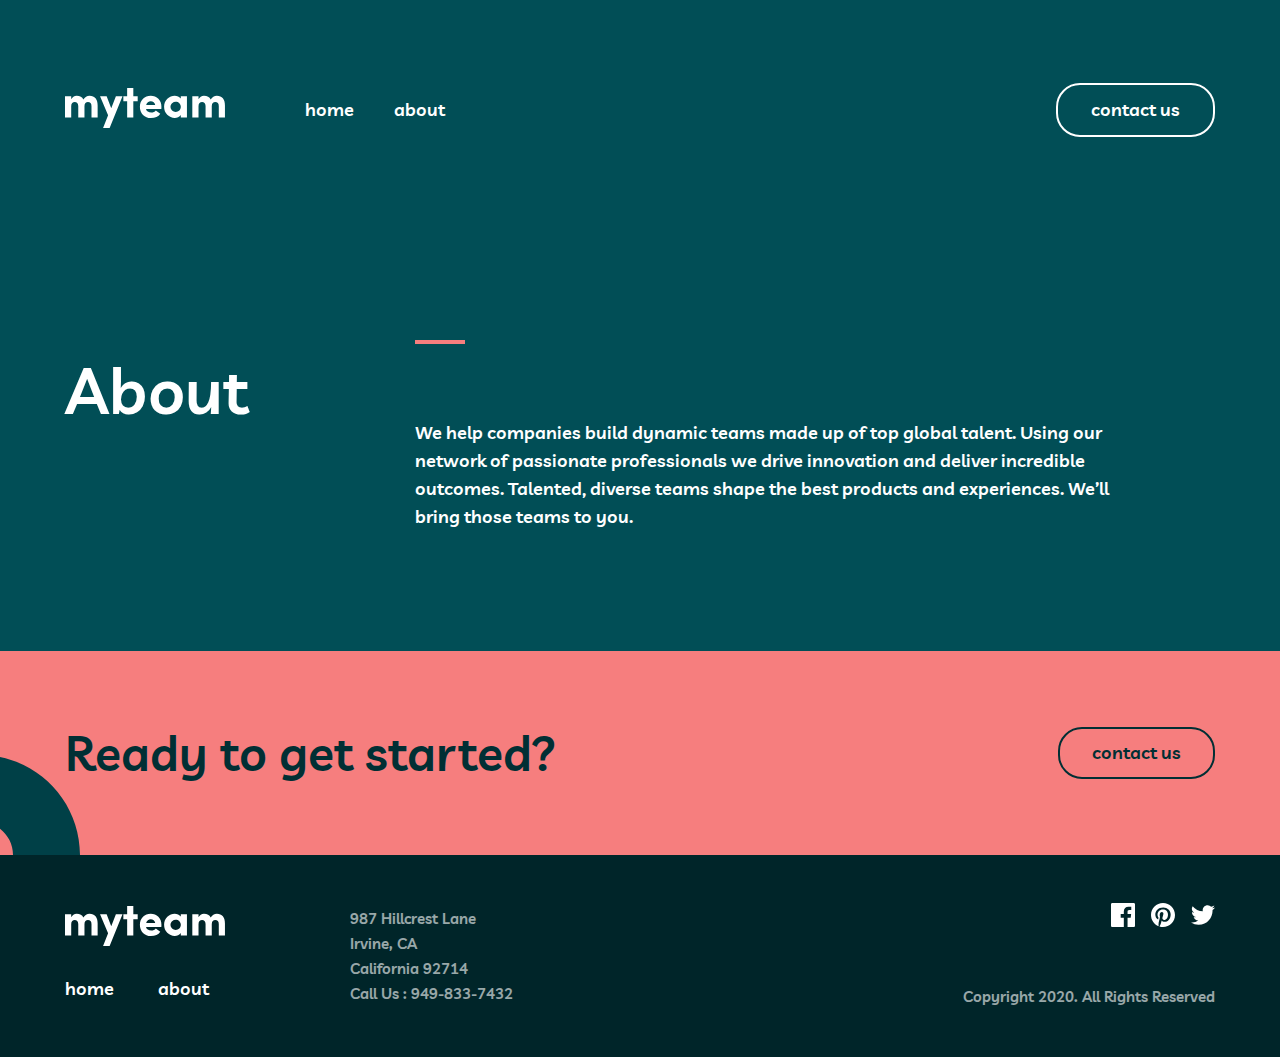
==== about.html @ cd4c83fc "Add" ====
<!DOCTYPE html>
<html lang="en">
<head>
    <meta charset="UTF-8">
    <meta http-equiv="X-UA-Compatible" content="IE=edge">
    <meta name="viewport" content="width=device-width, initial-scale=1.0">
    <title>My team</title>
    <!-- <link rel="stylesheet" href="./css/normalize.css"> -->
    <link rel="stylesheet" href="./css/main.css">
    <!-- <link rel="stylesheet" href="./css/main.min.css"> -->
</head>
<body>
    
    <header class="site-header">
        <!-- Your header code here -->
        <div class="container">
            <div class="site-header__wrapper d-flex">
                <div class="site-header__inner d-flex">
                    <a class="site-logo" href="./index.html"><img class="site-logo__img" width="160" height="40" src="./photos/myteam.svg" alt="Myteam's logo"></a>
                    
                    <!-- site navigation start -->
                    <nav class="navigation">
                        <ul class="navigation__list d-flex">
                            <li class="navigation__item">
                                <a class="navigation__link" href="#">home</a>
                            </li>
                            <li class="navigation__item">
                                <a class="navigation__link" href="#">about</a>
                            </li>
                        </ul>
                    </nav>
                </div>
                <!-- site navigation end -->
                <a class="contact-link btn" href="#">contact us</a>
            </div>
        </div>
    </header>
    <!-- Site main start -->
    
    <main class="site-main">
        
         <!-- Intro section start -->
         <section class="intro">
            <div class="container">
                <div class="intro__box">
                    <div class="intro__box left">
                        <h1 class="left__heading">
                            About
                        </h1>
                    </div>
                    <div class="intro__box right">
                        <p class="right__text">
                            We help companies build dynamic teams made up of top global talent. Using our network of passionate professionals we drive innovation and deliver incredible outcomes. Talented, diverse teams shape the best products and experiences. We’ll bring those teams to you.
                        </p>
                    </div>
                    
                </div>
              </div>
        </section>
        <!-- Intro section finish -->
        <!-- ARTICLE START -->
        <article class="site-article">
            <div class="container">
                <div class="site-article__box">
                    <h2 class="site-article__heading">
                        Ready to get started?
                    </h2>
                    <a href="#" class="site-article__link">
                        contact us
                    </a>
                </div>
            </div>
        </article>
        <!-- ARTICLE FINISH -->
    </main>
    
    <!-- Site main finish -->
    
    <!-- Site footer start -->
    
    <footer class="site-footer">
        <!-- Your footer code here -->
        <div class="container">
            <div class="site-footer__box parent-box">
                <div class="parent-box__left">
                    <div class="parent-box__child parent-box__child--left footer">
                        <img src="./photos/myteam.svg" alt="My team logo">
                        <div class="footer__box">
                            <a href="#" class="site-link">
                                home
                            </a>
                            <a href="#" class="site-link">
                                about
                            </a>
                        </div>
                    </div>
                    <p class="parent-box__text">
                        987  Hillcrest Lane <br> Irvine, CA <br> California 92714 <br> Call Us : 949-833-7432
                    </p>
                </div>
                <div class="parent-box__child parent-box__child--right footer">
                    <ul class="footer__list">
                        <li class="footer__item">
                            <a href="#" class="footer__link">
                                <svg width="24" height="24" fill="currentColor" class="svg" xmlns="http://www.w3.org/2000/svg"><path d="M22.675 0H1.325C.593 0 0 .593 0 1.325v21.351C0 23.407.593 24 1.325 24H12.82v-9.294H9.692v-3.622h3.128V8.413c0-3.1 1.893-4.788 4.659-4.788 1.325 0 2.463.099 2.795.143v3.24l-1.918.001c-1.504 0-1.795.715-1.795 1.763v2.313h3.587l-.467 3.622h-3.12V24h6.116c.73 0 1.323-.593 1.323-1.325V1.325C24 .593 23.407 0 22.675 0Z" fill=""/></svg>
                            </a>
                        </li>
                        <li class="footer__item">
                            <a href="#" class="footer__link">
                                <svg width="24" height="24" fill="currentColor" class="svg" xmlns="http://www.w3.org/2000/svg"><path d="M12 0C5.373 0 0 5.372 0 12c0 5.084 3.163 9.426 7.627 11.174-.105-.949-.2-2.405.042-3.441.218-.937 1.407-5.965 1.407-5.965s-.359-.719-.359-1.782c0-1.668.967-2.914 2.171-2.914 1.023 0 1.518.769 1.518 1.69 0 1.029-.655 2.568-.994 3.995-.283 1.194.599 2.169 1.777 2.169 2.133 0 3.772-2.249 3.772-5.495 0-2.873-2.064-4.882-5.012-4.882-3.414 0-5.418 2.561-5.418 5.207 0 1.031.397 2.138.893 2.738a.36.36 0 0 1 .083.345l-.333 1.36c-.053.22-.174.267-.402.161-1.499-.698-2.436-2.889-2.436-4.649 0-3.785 2.75-7.262 7.929-7.262 4.163 0 7.398 2.967 7.398 6.931 0 4.136-2.607 7.464-6.227 7.464-1.216 0-2.359-.631-2.75-1.378l-.748 2.853c-.271 1.043-1.002 2.35-1.492 3.146C9.57 23.812 10.763 24 12 24c6.627 0 12-5.373 12-12 0-6.628-5.373-12-12-12Z" fill=""/></svg>                            
                            </a>
                        </li>
                        <li class="footer__item">
                            <a href="#" class="footer__link">
                                <svg width="24" height="20" fill="currentColor" class="svg" xmlns="http://www.w3.org/2000/svg"><path d="M24 2.557a9.83 9.83 0 0 1-2.828.775A4.932 4.932 0 0 0 23.337.608a9.864 9.864 0 0 1-3.127 1.195A4.916 4.916 0 0 0 16.616.248c-3.179 0-5.515 2.966-4.797 6.045A13.978 13.978 0 0 1 1.671 1.149a4.93 4.93 0 0 0 1.523 6.574 4.903 4.903 0 0 1-2.229-.616c-.054 2.281 1.581 4.415 3.949 4.89a4.935 4.935 0 0 1-2.224.084 4.928 4.928 0 0 0 4.6 3.419A9.9 9.9 0 0 1 0 17.54a13.94 13.94 0 0 0 7.548 2.212c9.142 0 14.307-7.721 13.995-14.646A10.025 10.025 0 0 0 24 2.557Z" fill=""/></svg>
                            </a>
                        </li>
                    </ul>
                    <p class="footer__text">
                        Copyright 2020. All Rights Reserved
                    </p>
                </div>
            </div>
        </div>
    </footer>
    <!-- Site footer finish -->
</body>
</html>
---- css/main.css ----
/* VARIABLES */

:root {
    --main-bg-colorfff: #fff;
    --main-bg-color000: #000;
    --main-bg-color014E56: #014E56;
    --main-bg-colorf67e7e: #f67e7e;
    --main-bg-color79C8C7: #79C8C7;
    --main-bg-color2C6269: #2C6269;
    --main-bg-color012F34: #012F34;
    --main-bg-color002529: #002529;
    --main-font-size : 16px;
    --main-font-weight: 600;
    /* --main-line-height : 1.5; */
  /* :root{
      --main-bg-colorfff : #fff;
      --main-bg-color000:#000;
      --main-bg-color014E56 : #014E56;
      --main-bg-colorf67e7e : #f67e7e;
      --main-bg-color79C8C7 : #79C8C7;
      --main-bg-color2C6269 : #2C6269;
      --main-bg-color012F34 : #012F34;
      --main-bg-color002529 : #002529;
      --main-font-weight : 600;
      /* --main-line-height : 1.5; */
  } */
  
  /* GENERAL */
  
  *,
  *::before,
  *::after {
    box-sizing: inherit;
  }
  
  
  html {
    height: 100%;
    box-sizing: border-box;
  }
  
  ul {
    margin: 0;
    padding-left: 0;
    list-style: none;
  }
  
  a {
    text-decoration: none;
  }
  
  img {
    display: block;
    height: auto;
  }
  
  body {
    display: flex;
    flex-direction: column;
    height: 100%;
    margin: 0;
    padding: 0;
    font-family: "Livvic", "Arial", sans-serif;
    /* font-size: 16px; */
    font-weight: 500;
    /* line-height: var(--main-line-height); */}
  html{
      height: 100%;
      box-sizing: border-box;
  }
  
  img{
      display: block;
      height: auto;
  }
  
  body{
      display: flex;
      flex-direction: column;
      height: 100%;
      margin: 0;
      padding: 0;
      font-family: "Livvic", "Arial", sans-serif;
      font-size: 15px;
      font-weight: 600;
      overflow-x: hidden;
      /* line-height: var(--main-line-height); */
  }
  p{
      margin: 0;
  }
  ul{
      margin: 0;
      padding: 0;
      list-style: none;
  }
  a{
      text-decoration: none;
  }
  li{
      margin: 0;
      padding: 0;
  }
  img{
      display: inline-block;
  }
  image{
      display: inline-block;
  
  }
  
  /* default button styling */
  .btn {
    padding: 11px 33px;
    font-weight: 600;
    font-size: 18px;
    line-height: 28px;
    text-align: center;
    background-color: none;
    border-radius: 24px;
  }
  /* a custom class for texts with red color */
  
  .text-danger {
    color: var(--main-bg-colorf67e7e);
  }
  
  /* a custom class for display:flex */
  
  .d-flex {
    display: flex;
  }
  
  /* VISUALLY-HIDDEN */
  
  .visually-hidden {
      position: absolute;
      width: 1px;
      height: 1px;
      margin: -1px;
      padding: 0;
      border: 0;
      white-space: nowrap;
      clip-path: inset(100%);
      clip: rect(0 0 0 0);
      overflow: hidden;
  }
  
  /* CONTAINER */
  
  .container {
    max-width: 1150px;
    margin-right: auto;
    margin-left: auto;
    padding-right: 20px;
    padding-left: 20px;
  }
  /* STICKY-FOOTER */
  
  .site-main {
    flex-grow: 1;
  }
  
  /* livvic-600 - latin */
  @font-face {
    font-family: "Livvic";
    font-style: normal;
    font-weight: 600;
    src:
      url("../fonts/livvic-v13-latin-600.woff2") format("woff2"),
      /* Chrome 26+, Opera 23+, Firefox 39+ */
      url("../fonts/livvic-v13-latin-600.woff") format("woff");
    /* Chrome 6+, Firefox 3.6+, IE 9+, Safari 5.1+ */
  }
  
  /* livvic-700 - latin */
  @font-face {
    font-family: "Livvic";
    font-style: normal;
    font-weight: 700;
    src:
      url("../fonts/livvic-v13-latin-700.woff2") format("woff2"),
      /* Chrome 26+, Opera 23+, Firefox 39+ */
      url("../fonts/livvic-v13-latin-700.woff") format("woff");
    /* Chrome 6+, Firefox 3.6+, IE 9+, Safari 5.1+ */
  }
  
  /*******************************
      HEADER START
  ********************************/
  
  .site-header {
    padding: 83px 0;
    background-color: var(--main-bg-color014E56);
  }
  
  .site-header__wrapper {
    justify-content: space-between;
    align-items: center;
  }
  
  .site-header__inner {
    align-items: center;
    gap: 80px;
  }
  
  .navigation__list {
    gap: 40px;
  }
  
  .navigation__link {
    font-weight: 600;
    font-size: 18px;
    line-height: 28px;
    color: var(--main-bg-colorfff);
  }
  .navigation__link:hover{
    color: #F67E7E;
  }
  .site-header .contact-link {
    color: var(--main-bg-colorfff);
    border: 2px solid var(--main-bg-colorfff);
  }
  .site-header .contact-link:hover{
    background-color: #FFFFFF;
    border: 2px solid #FFFFFF;
    border-radius: 24px;
        color: #002529;
      
  }
  .site-header .contact-link:active {
    background-color: var(--main-bg-colorfff);
    color: var(--main-bg-color000);
  }
  
  /*******************************
      SITE HERO START
  ********************************/
  
  .hero {
    position: relative;
    padding-top: 53px;
    padding-bottom: 250px;
    background-color: var(--main-bg-color014E56);
  }
  
  .hero::before {
    content: "";
    position: absolute;
    left: calc(50% - 760px);
    width: 200px;
    height: 200px;
    background-image: url("../photos/top-lef-curcle.svg");
    background-size: contain;
    background-repeat: no-repeat;
  }
  
  .hero::after {
    content: "";
    position: absolute;
    top: 80.9%;
    left: calc(50% + 250px);
    bottom: 0;
    width: 358px;
    height: 200px;
    background-image: url("../photos/top-curcle.svg");
    background-size: contain;
    background-repeat: no-repeat;
  }
  
  .hero__wrapper {
    align-items: center;
    gap: 30px;
  }
  
  .hero__title {
    margin: 0;
    font-weight: 700;
    font-size: 100px;
    line-height: 100px;
    color: var(--main-bg-colorfff);
  }
  
  .hero__outer {
    position: relative;
    width: min(445px, 50%);
    padding-top: 79px;
  }
  
  .hero__outer::before {
    content: "";
    position: absolute;
    top: 0;
    width: 50px;
    height: 4px;
    background-color: var(--main-bg-color79C8C7);
  }
  
  .hero__text {
    margin: 0;
    font-weight: 600;
    font-size: 18px;
    line-height: 28px;
    color: #FFFFFF;
  }
  
  /*******************************
      STORIES START
  ********************************/
  
  .stories {
    position: relative;
    background-color: var(--main-bg-color014E56);
    padding: 140px 0;
  }
  
  .stories::before {
    content: "";
    position: absolute;
    top: 0;
    left: calc(50% - 760px);
    width: 100px;
    height: 100px;
    background-image: url("../photos/kvd.svg");
  }
  
  .stories::after {
    content: "";
    position: absolute;
    top: 81%;
    left: calc(50% + 600px);
    bottom: 0px;
    width: 200px;
    height: 200px;
    background-image: url("../photos/bottom-curcle.svg");
    background-repeat: no-repeat;
  }
  
  .stories__title {
    margin-top: 0;
    margin-bottom: 92px;
    font-weight: 700;
    font-size: 48px;
    line-height: 48px;
    text-align: center;
    color: var(--main-bg-colorfff);
  }
  
  .stories__list {
    display: flex;
    gap: 30px;
  }
  
  .stories__item {
    position: relative;
    padding-bottom: 94px;
  
  }
  
  .stories__item::before {
    content: "";
    position: absolute;
    top: -10%;
    left: 50%;
    transform: translateX(-50%);
    width: 67px;
    height: 56px;
    background-image: url("../photos/“.svg");
    background-size: contain;
    background-repeat: no-repeat;
    -webkit-transform: translateX(-50%);
    -moz-transform: translateX(-50%);
    -ms-transform: translateX(-50%);
    -o-transform: translateX(-50%);
  }
  
  .stories__item::after{
    content: "";
    position: absolute;
    bottom: 0;
    left: 50%;
    transform: translate(-50%);
    width: 62px;
    height: 62px;
    border-radius: 50%;
    -webkit-border-radius: 50%;
    -moz-border-radius: 50%;
    -ms-border-radius: 50%;
    -o-border-radius: 50%;
    background-repeat: no-repeat;
    background-size: contain;
    -webkit-transform: translate(-50%);
    -moz-transform: translate(-50%);
    -ms-transform: translate(-50%);
    -o-transform: translate(-50%);
  }
  
  .stories__item:nth-child(1)::after{
    background-image: url("../photos/red-girl.png");
  }
  
  .stories__item:nth-child(2)::after{
    background-image: url("../photos/white-girl.png");
  }
  
  .stories__item:nth-child(3)::after{
    background-image: url("../photos/man.png");
  }
  
  
  .stories__quote {
    position: relative;
    margin: 0;
    z-index: 1;
    text-align: center;
  }
  
  .stories__text {
    z-index: 2;
    margin: 0;
    margin-bottom: 24px;
    font-weight: 600;
    font-size: 15px;
    line-height: 25px;
    text-align: center;
    color: var(--main-bg-colorfff);
  }
  
  .stories__author {
    margin-top: 0;
    margin-bottom: 2px;
    font-weight: 700;
    font-size: 18px;
    line-height: 28px;
    color: var(--main-bg-color79C8C7);
    text-align: center;
  }
  
  .stories__desc {
    margin-bottom: 32px;
    font-size: 13px;
    line-height: 18px;
    text-align: center;
    color: var(--main-bg-colorfff);
      font-family: "Livvic";
      font-style: normal;
      font-weight: 600;
      src: 
      url("../fonts/livvic-v13-latin-600.woff2") format("woff2"), /* Chrome 26+, Opera 23+, Firefox 39+ */
      url("../fonts/livvic-v13-latin-600.woff") format("woff"); /* Chrome 6+, Firefox 3.6+, IE 9+, Safari 5.1+ */
  }
  /* livvic-700 - latin */
  @font-face {
      font-family: "Livvic";
      font-style: normal;
      font-weight: 700;
      src:
      url("../fonts/livvic-v13-latin-700.woff2") format("woff2"), /* Chrome 26+, Opera 23+, Firefox 39+ */
      url("../fonts/livvic-v13-latin-700.woff") format("woff"); /* Chrome 6+, Firefox 3.6+, IE 9+, Safari 5.1+ */
  }
  /* .site-header {
  }
  .site-main {
  }
  .hero {
  }
  .site-footer {
      
  } */
  .build {
      padding: 140px 0;
      background-color: var(--main-bg-color012F34);
  }
  .border{
      margin-bottom: 54px;
      display: block;
      width: 50px;
      height: 4px;
      background: var(--main-bg-colorf67e7e);
  }
  .build__parent{
      display: flex;
      justify-content: space-between;
  }
  .build__left {
      width: 445px;
  }
  .build__heading {
      margin: 0;
      font-weight: var(--main-font-weight);
      font-size: 48px;
      line-height: 48px;
      color: var(--main-bg-colorfff);
  }
  .build__list{
      position: relative;
  }
  .build__list::after {
      position: absolute;
      top: calc(50% + 69px);
      left: calc(50% + 374.9px);
      content: "";
      display: inline-block;
      width: 200px;
      height: 244px;
      background-repeat: no-repeat;
      background-image: url("../photos/build-img.svg");
  }
  .build__item {
      display: flex;
      width: 540px;
      margin-bottom: 32px;
      justify-content: space-between;
  }
  .build__item::before {
      display: inline-block;
      content: "";
      width: 72px;
      height: 72px;
      background-size: cover;
      background-repeat: no-repeat;
      
  }
  .build__item--Experienced::before{
      background-image: url("../photos/curcle-boy.svg");
  }
  .build__item--Easy::before{
      background-image: url("../photos/curcle-mech.svg");
  }
  .build__item--Enhanced{
      margin-bottom: 0;
  }
  .build__item--Enhanced::before{
      background-image: url("../photos/curcle-target.svg");
  }
  /* .item {
  } */
  .item__box{
      width: 445px;
  }
  .item__heading {
      margin: 0;
      margin-bottom: 16px;
      font-weight: var(--main-font-weight);
      font-size: 18px;
      line-height: 28px;
      color: var(--main-bg-colorf67e7e);
  }
  .item__text {
      margin: 0;
      line-height: 25px;
      color: var(--main-bg-colorfff);
      mix-blend-mode: normal;
      opacity: 0.8;
  }
  .site-article {
      padding: 76px 0;
      background-color: var(--main-bg-colorf67e7e);
  }
  .site-article__box {
      position: relative;
      display: flex;
      align-items: center;
      justify-content: space-between;
  }
  .site-article__box::after{
      position: absolute;
      top: calc(50% - 42px);
      left: calc(50% - 760px);
      display: inline-block;
      content: "";
      width: 200px;
      height: 144px;
      background-repeat: no-repeat;
      background-image: url("../photos/bottom-curcle.svg");
  }
  .site-article__heading {
      margin: 0;
      font-weight: var(--main-font-weight);
      font-size: 48px;
      line-height: 48px;
      color: var(--main-bg-color012F34);
  }
  .site-article__link {
      display: inline-block;
      padding: 10px 32px;
      border: 2px solid #012F34;
      border-radius: 24px;
      font-size: 18px;
      line-height: 28px;
      color: var(--main-bg-color012F34);
  }
  .site-article__link:hover{
      background: #012F34;
      border: 2px solid #012F34;
      border-radius: 24px;
      color: var(--main-bg-colorfff);
  }
  .site-footer {
      padding: 48px 0;
      background-color: var(--main-bg-color002529);
  }
  .site-footer__box {
      display: flex;
      align-items: center;
      justify-content: space-between;
  }
  .parent-box {
      display: flex;
  }
  .parent-box__left {
      display: flex;
      width: 449px;
  }
  /* .parent-box__child {
  } */
  .parent-box__child--left {
      margin-right: 125px;
  }
  /* .footer {
  } */
  .footer__box {
      margin-top: 25px;
  }
  .site-link {
      margin-right: 40px;
      font-size: 18px;
      line-height: 28px;
      color: var(--main-bg-colorfff);
  }
  .site-link:nth-child(2) {
      margin-right: 0px;
  }
  .site-link:hover{
    color: #F67E7E;
  }
  .parent-box__text {
      font-size: 15px;
      line-height: 25px;
      color: var(--main-bg-colorfff);
      mix-blend-mode: normal;
      opacity: 0.6;
  }
  /* .parent-box__child--right {
  } */
  .footer__list {
      margin-bottom: 53px;
      display: flex;
      align-items: center;
      justify-content: end;
  }
  .footer__item {
      margin-left: 16px;
  }
  .footer__item:nth-child(1){
      margin-left: 0;
  }
  /* .footer__link {
  }
  .footer__logo {
  } */
  .footer__text {
      font-size: 15px;
      line-height: 25px;
      text-align: right;
      color: var(--main-bg-colorfff);
      mix-blend-mode: normal;
      opacity: 0.6;
  }
  .svg{
      color: var(--main-bg-colorfff);
  }
  .svg:hover{
      color: #f67e7e;
  }



/* ABOUT-PAGE INTRO-SECTION */

.intro {
  position: relative;
  padding: 120px 0;
  justify-content: space-between;
  background: var(--main-bg-color014E56);
}
.intro::after{
  content: "";
  position: absolute;
  left: calc(50% + 660px);
  bottom: 0;
  width: 100px;
  height: 200px;
  background-image: url("../photos/curcle-half.svg");
  background-size: contain;
  background-repeat: no-repeat;
}
.intro__box {
  display: flex;
}
.left {
  width: 350px;
}
.left__heading {
margin: 0;
font-weight: var(--main-font-weight);
font-size: 64px;
line-height: 100px;
color: var(--main-bg-colorfff);
}
.right {
  position: relative;
  width: 730px;
  padding-top: 79px;
}
.right::before{
  content: "";
  position: absolute;
  top: 0;
  width: 50px;
  height: 4px;
  background-color: var(--main-bg-colorf67e7e)
}
.right__minibox {
  display: block;
  margin-bottom: 40px;
  width: 50px;
  height: 4px;
  background: #F67E7E;
}
.right__text {
  font-size: 18px;
  line-height: 28px;
  color: var(--main-bg-colorfff);
}
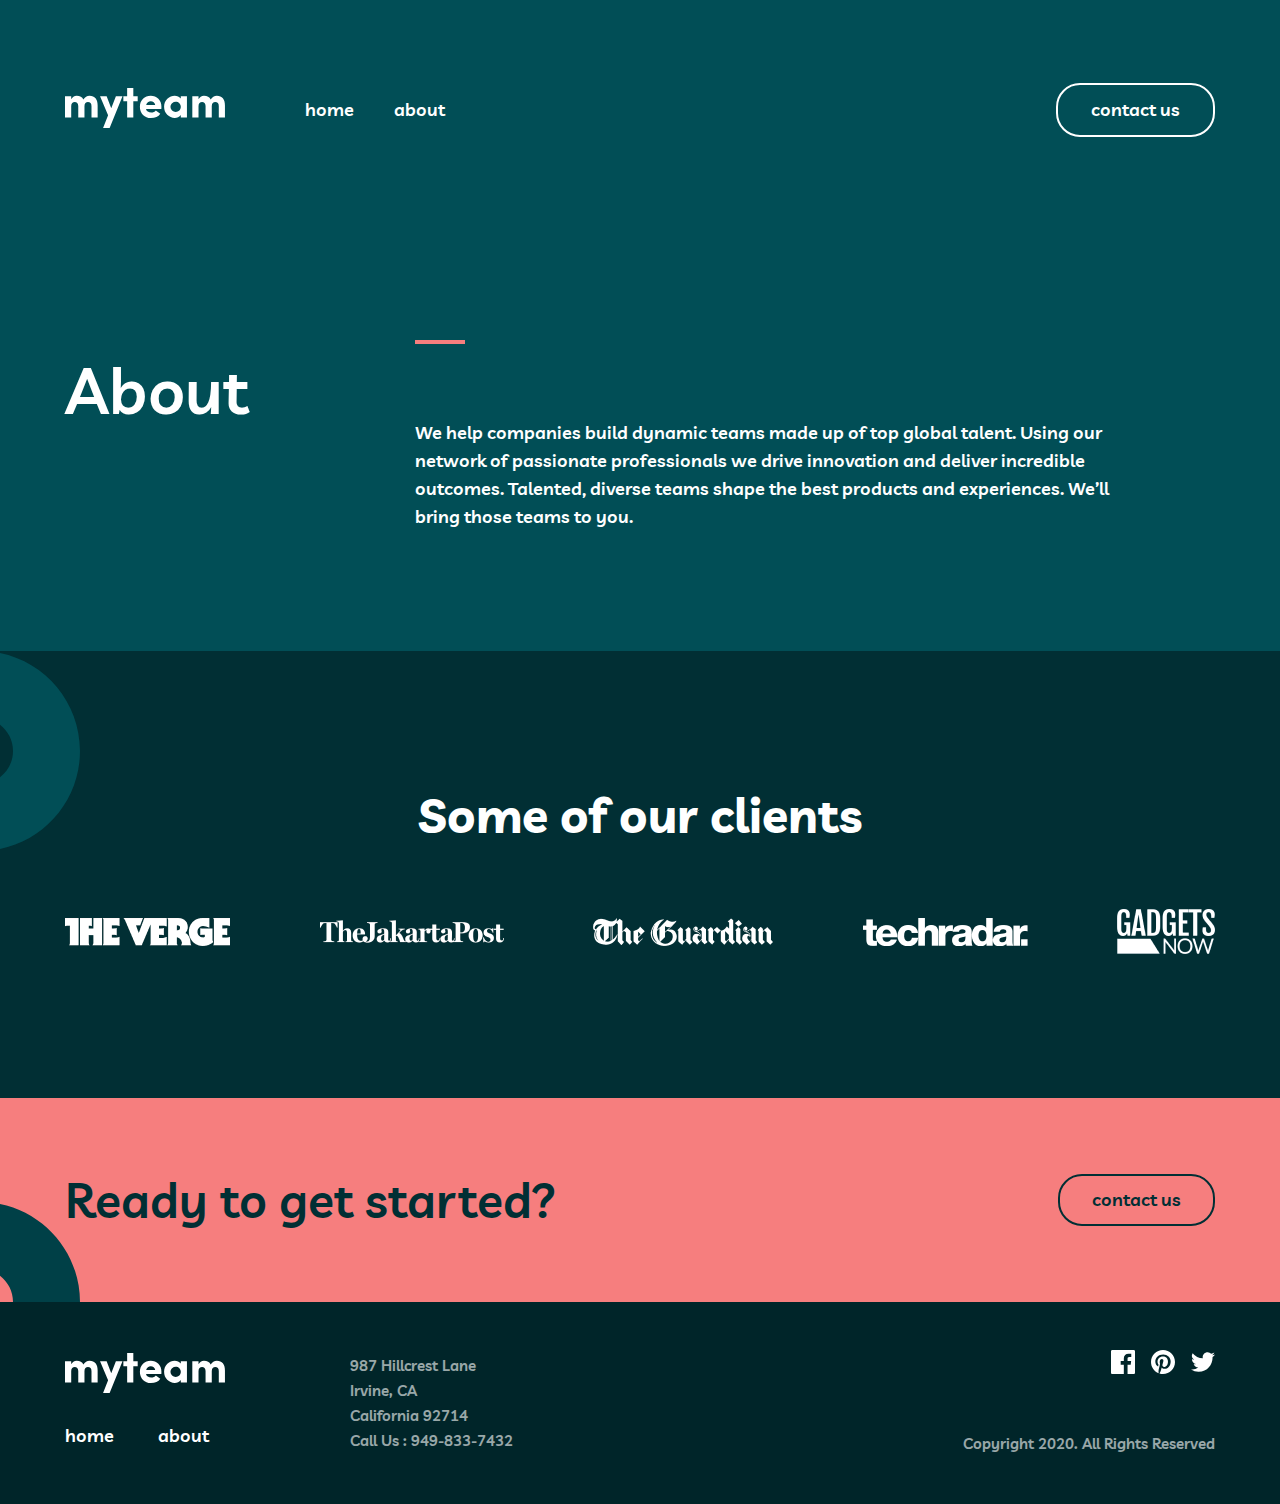
==== commit 047acf12: "Add" ====
--- a/about.html
+++ b/about.html
@@ -58,6 +58,42 @@
               </div>
         </section>
         <!-- Intro section finish -->
+        <section class="clients">
+            <div class="container">
+                <div class="clients__box">
+                    <h2 class="clients__heading">
+                        Some of our clients
+                    </h2>
+                    <ul class="clients__list">
+                        <li class="clients__item">
+                            <a href="#" class="clients__link">
+                                <img src="./photos/verge.png" alt="Verge logo" srcset="./photos/verge.png 1x, ./photos/verge@2x.png 2x">
+                            </a>
+                        </li>
+                        <li class="clients__item">
+                            <a href="#" class="clients__link">
+                                <img src="./photos/jakarta.png" alt="Verge logo" srcset="./photos/jakarta.png 1x, ./photos/jakarta@2x.png 2x">
+                            </a>
+                        </li>
+                        <li class="clients__item">
+                            <a href="#" class="clients__link">
+                                <img src="./photos/Object.png" alt="Verge logo" srcset="./photos/Object.png 1x, ./photos/Object@2x.png 2x">
+                            </a>
+                        </li>
+                        <li class="clients__item">
+                            <a href="#" class="clients__link">
+                                <img src="./photos/techradar.png" alt="Verge logo" srcset="./photos/techradar.png 1x, ./photos/techradar@2x.png 2x">
+                            </a>
+                        </li>
+                        <li class="clients__item">
+                            <a href="#" class="clients__link">
+                                <img src="./photos/gadgets-now.png" alt="Verge logo" srcset="./photos/gadgets-now.png 1x, ./photos/gadgets-now@2x.png 2x">
+                            </a>
+                        </li>
+                    </ul>
+                </div>
+            </div>
+        </section>
         <!-- ARTICLE START -->
         <article class="site-article">
             <div class="container">
--- a/css/main.css
+++ b/css/main.css
@@ -108,7 +108,9 @@
       display: inline-block;
   
   }
-  
+  svg{
+    display: inline-block;
+  }
   /* default button styling */
   .btn {
     padding: 11px 33px;
@@ -732,4 +734,43 @@
   font-size: 18px;
   line-height: 28px;
   color: var(--main-bg-colorfff);
+}
+
+/* START CLIENTS SECTION */
+
+.clients {
+  position: relative;
+  padding: 140px 0;
+  background-color: var(--main-bg-color012F34);
+}
+.clients::before{
+  position: absolute;
+  top: 0;
+  left: calc(50% - 760px);
+  display: inline-block;
+  content: "";
+  width: 200px;
+  height: 200px;
+  background-repeat: no-repeat;
+  background-image: url("../photos/curcle.svg");
+}
+.clients__box {
+}
+.clients__heading {
+margin: 0;
+margin-bottom: 70px;
+font-weight: 700;
+font-size: 48px;
+line-height: 48px;
+text-align: center;
+color: var(--main-bg-colorfff);
+}
+.clients__list {
+  display: flex;
+  align-items: center;
+  justify-content: space-between;
+}
+.clients__item {
+}
+.clients__link {
 }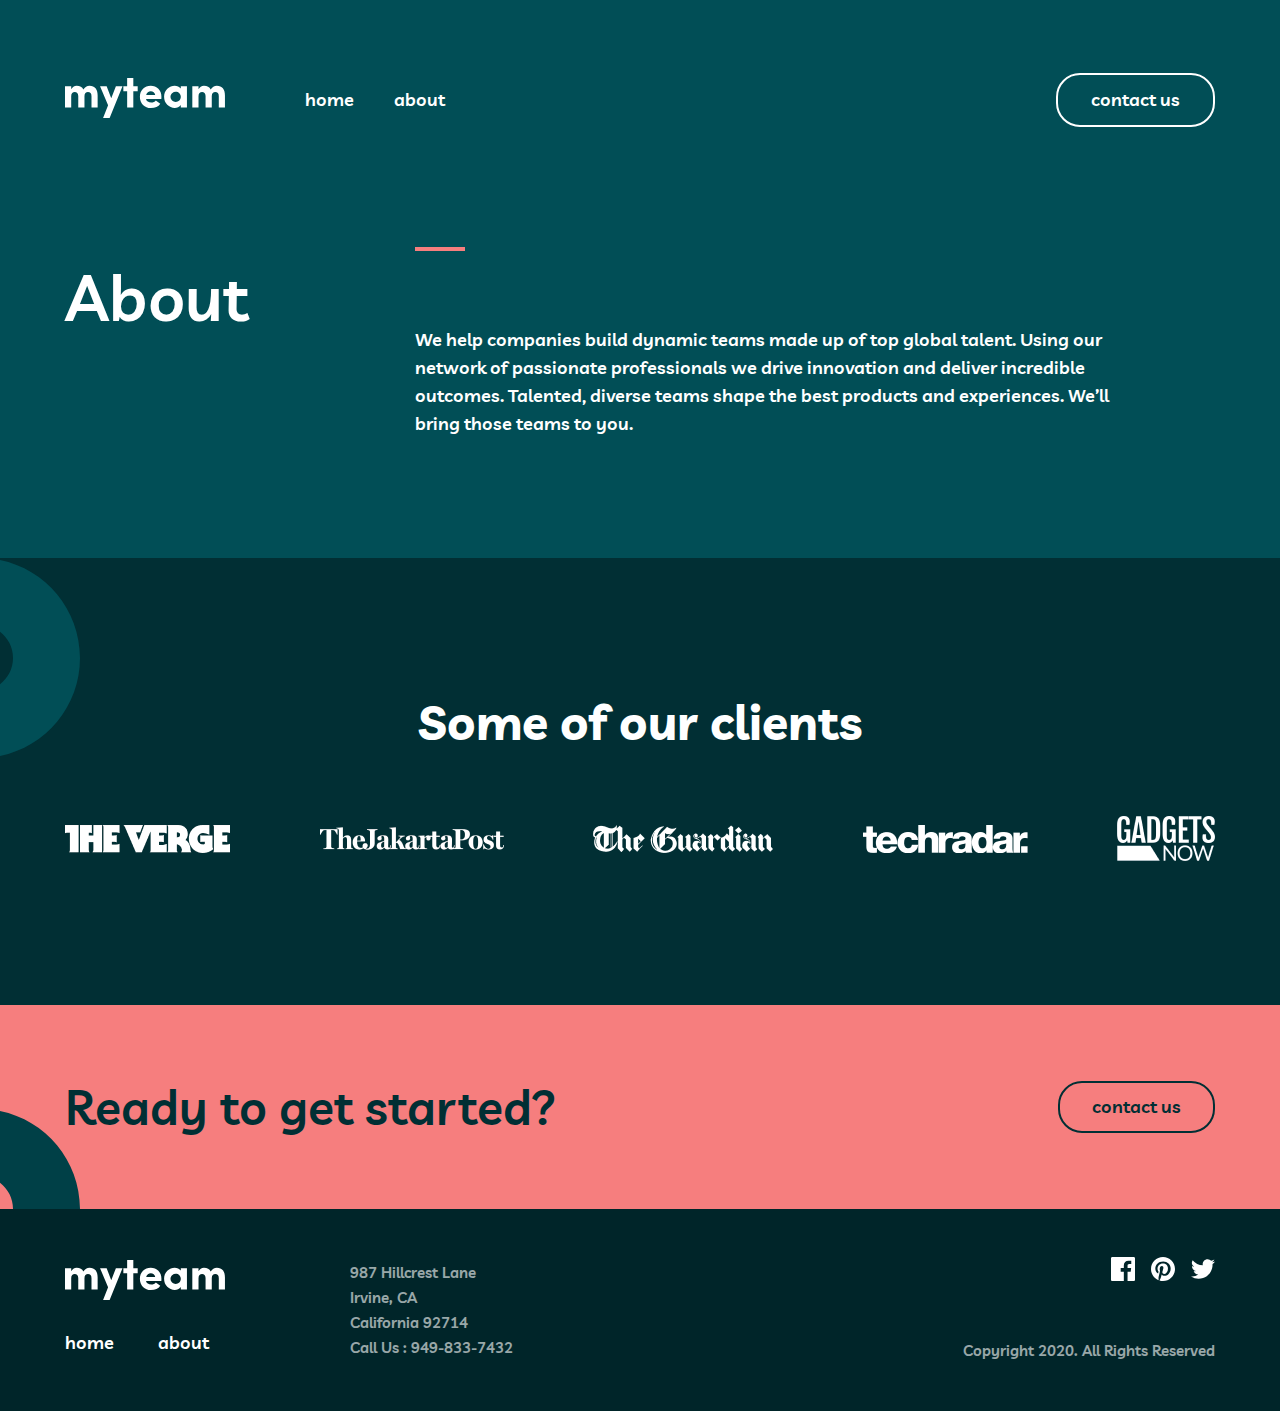
==== commit 21511d2d: "Add contact page" ====
--- a/about.html
+++ b/about.html
@@ -22,10 +22,10 @@
                     <nav class="navigation">
                         <ul class="navigation__list d-flex">
                             <li class="navigation__item">
-                                <a class="navigation__link" href="#">home</a>
+                                <a class="navigation__link" href="./index.html">home</a>
                             </li>
                             <li class="navigation__item">
-                                <a class="navigation__link" href="#">about</a>
+                                <a class="navigation__link" id="2" href="./about.html">about</a>
                             </li>
                         </ul>
                     </nav>
@@ -35,11 +35,13 @@
             </div>
         </div>
     </header>
+
     <!-- Site main start -->
     
     <main class="site-main">
         
-         <!-- Intro section start -->
+        <!-- Intro section start -->
+
          <section class="intro">
             <div class="container">
                 <div class="intro__box">
@@ -57,7 +59,19 @@
                 </div>
               </div>
         </section>
+
         <!-- Intro section finish -->
+
+
+        <!-- FOUNDERS SECTION START -->
+
+
+
+        <!-- FOUNDERS SECTION FINISH -->
+
+
+        <!-- Clients section start -->
+
         <section class="clients">
             <div class="container">
                 <div class="clients__box">
@@ -94,7 +108,11 @@
                 </div>
             </div>
         </section>
+
+        <!-- Clients section finish -->
+
         <!-- ARTICLE START -->
+
         <article class="site-article">
             <div class="container">
                 <div class="site-article__box">
@@ -107,7 +125,9 @@
                 </div>
             </div>
         </article>
+
         <!-- ARTICLE FINISH -->
+
     </main>
     
     <!-- Site main finish -->
@@ -122,10 +142,10 @@
                     <div class="parent-box__child parent-box__child--left footer">
                         <img src="./photos/myteam.svg" alt="My team logo">
                         <div class="footer__box">
-                            <a href="#" class="site-link">
+                            <a href="./index.html" class="site-link">
                                 home
                             </a>
-                            <a href="#" class="site-link">
+                            <a href="#" id="2" class="site-link">
                                 about
                             </a>
                         </div>
--- a/css/main.css
+++ b/css/main.css
@@ -67,6 +67,7 @@
   html{
       height: 100%;
       box-sizing: border-box;
+      scroll-behavior: smooth;
   }
   
   img{
@@ -192,7 +193,7 @@
   ********************************/
   
   .site-header {
-    padding: 83px 0;
+    padding: 73px 0;
     background-color: var(--main-bg-color014E56);
   }
   
@@ -682,7 +683,7 @@
 
 .intro {
   position: relative;
-  padding: 120px 0;
+  padding: 47px 0 120px 0;
   justify-content: space-between;
   background: var(--main-bg-color014E56);
 }
@@ -754,8 +755,6 @@
   background-repeat: no-repeat;
   background-image: url("../photos/curcle.svg");
 }
-.clients__box {
-}
 .clients__heading {
 margin: 0;
 margin-bottom: 70px;
@@ -770,7 +769,7 @@
   align-items: center;
   justify-content: space-between;
 }
-.clients__item {
+/* .clients__item {
 }
 .clients__link {
-}+} */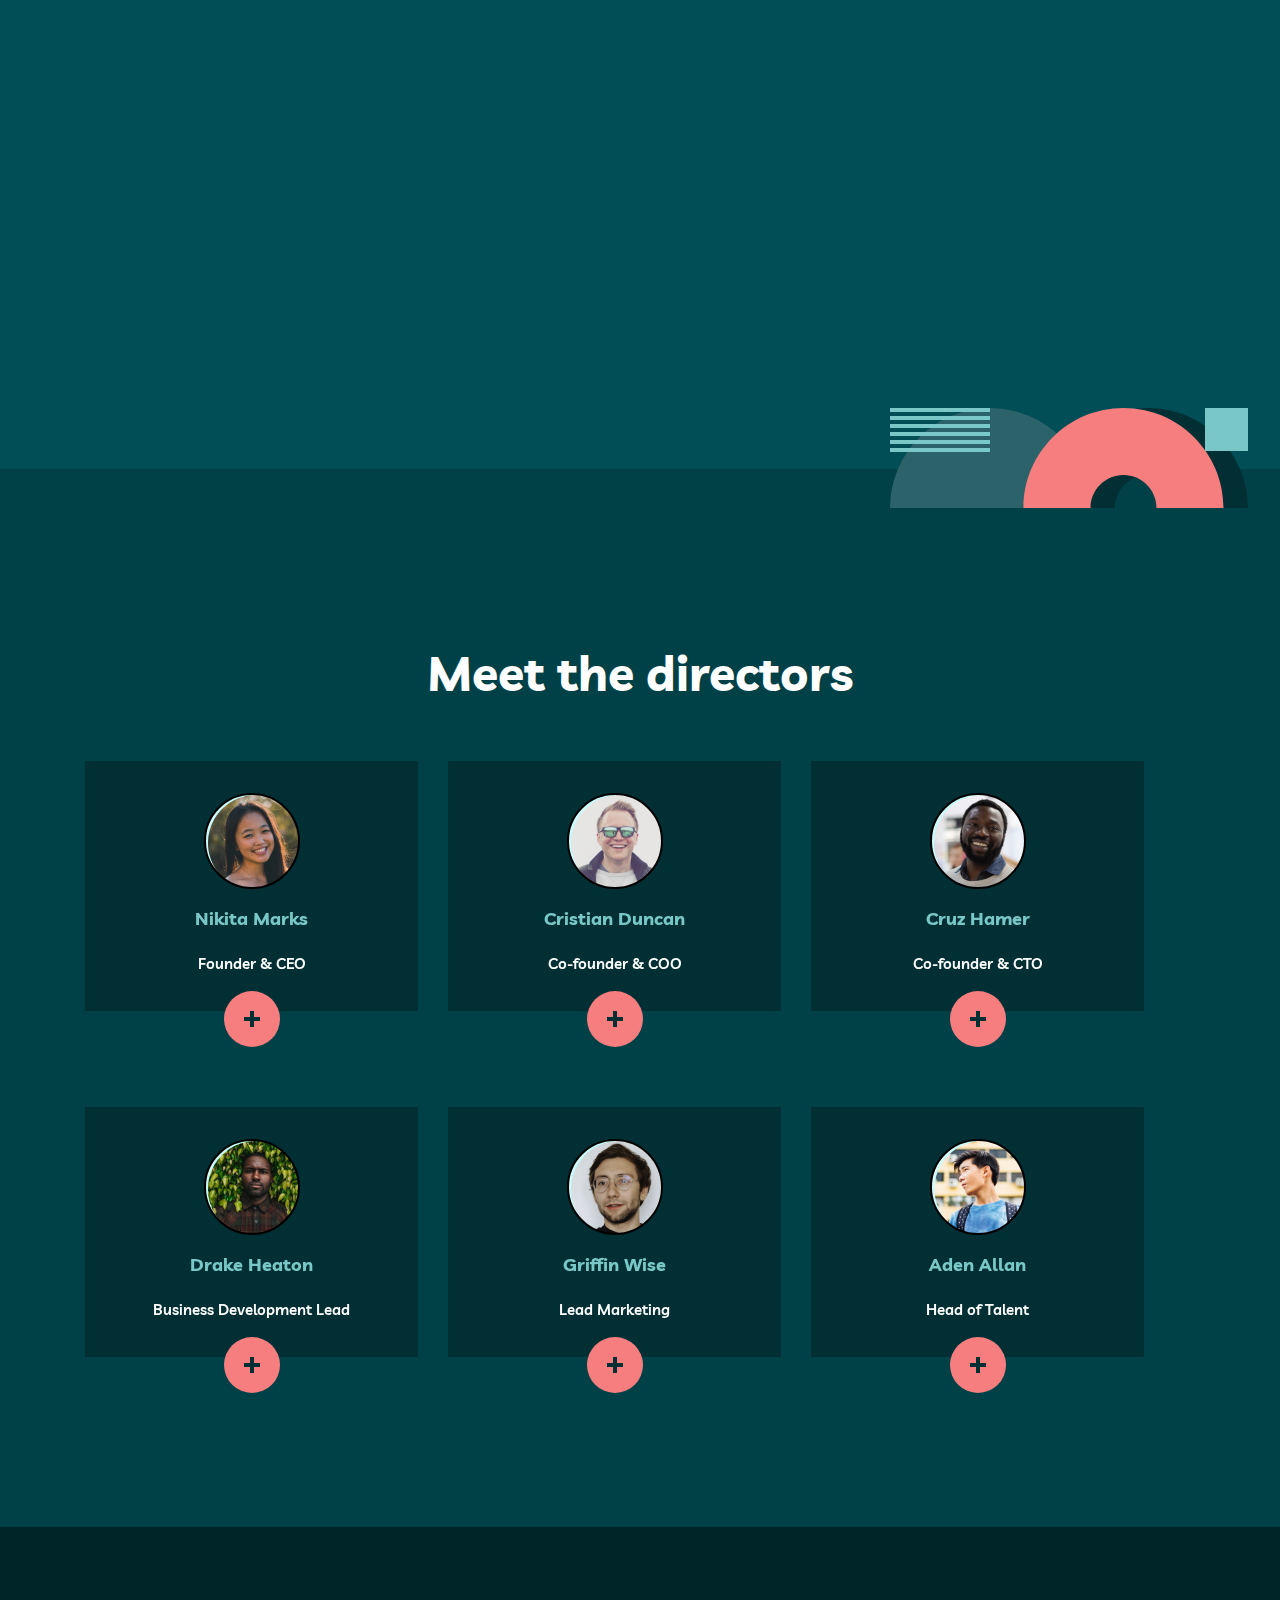
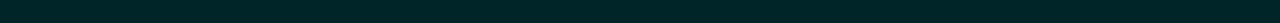
==== commit 9a11f461: "staff section is done" ====
--- a/about.html
+++ b/about.html
@@ -1,184 +1,217 @@
 <!DOCTYPE html>
 <html lang="en">
+
 <head>
-    <meta charset="UTF-8">
-    <meta http-equiv="X-UA-Compatible" content="IE=edge">
-    <meta name="viewport" content="width=device-width, initial-scale=1.0">
-    <title>My team</title>
-    <!-- <link rel="stylesheet" href="./css/normalize.css"> -->
-    <link rel="stylesheet" href="./css/main.css">
-    <!-- <link rel="stylesheet" href="./css/main.min.css"> -->
+  <meta charset="UTF-8">
+  <meta http-equiv="X-UA-Compatible" content="IE=edge">
+  <meta name="viewport" content="width=device-width, initial-scale=1.0">
+  <title>Template project</title>
+  <link rel="stylesheet" href="./css/normalize.css">
+  <link rel="stylesheet" href="./css/main.css">
+  <!-- <link rel="stylesheet" href="./css/main.min.css"> -->
 </head>
+
 <body>
-    
-    <header class="site-header">
-        <!-- Your header code here -->
-        <div class="container">
-            <div class="site-header__wrapper d-flex">
-                <div class="site-header__inner d-flex">
-                    <a class="site-logo" href="./index.html"><img class="site-logo__img" width="160" height="40" src="./photos/myteam.svg" alt="Myteam's logo"></a>
-                    
-                    <!-- site navigation start -->
-                    <nav class="navigation">
-                        <ul class="navigation__list d-flex">
-                            <li class="navigation__item">
-                                <a class="navigation__link" href="./index.html">home</a>
-                            </li>
-                            <li class="navigation__item">
-                                <a class="navigation__link" id="2" href="./about.html">about</a>
-                            </li>
-                        </ul>
-                    </nav>
-                </div>
-                <!-- site navigation end -->
-                <a class="contact-link btn" href="#">contact us</a>
-            </div>
+
+
+  <!-- Site header start -->
+  <header class="site-header">
+    <!-- Your header code here -->
+  </header>
+  <!-- Site header finish -->
+
+  <!-- Site main start -->
+
+  <main class="site-main">
+
+    <!-- Hero section start -->
+    <section class="hero">
+      <!-- Your hero section code here -->
+    </section>
+    <!-- Hero section finish -->
+
+    <!-- staff section start -->
+    <section class="staff">
+      <div class="container">
+        <div class="staff__wrapper">
+          <h2 class="staff__title">Meet the directors</h2>
+          <ul class="staff__list d-flex">
+            <li class="staff__item item ">
+              <div class="item__front">
+                <h3 class="staff__heading">Nikita Marks</h3>
+                <p class="staff__text">Founder & CEO</p>
+                <button class="staff__btn"></button>
+              </div>
+              <div class="item__back">
+                <h3 class="staff__heading">Nikita Marks</h3>
+                <p class="staff__text">“Empowered teams create truly amazing products. Set the north star and let them
+                  follow it.”</p>
+                  <ul class="item__back__list social-list d-flex">
+                    <li class="social-list__item">
+                      <a class="social-list__link" href="#">
+                        <img class="social-list__img" src="./photos/about_images/Path.svg" width="23" height="23" alt="template image">
+                      </a>
+                    </li>
+
+                    <li class="social-list__item">
+                      <a class="social-list__link" href="#">
+                        <img class="social-list__img" src="./photos/about_images/004-linkedin-logo.svg" width="23" height="23" alt="template image">
+                      </a>
+                    </li>
+                  </ul>
+                <button class="staff__btn"></button>
+              </div>
+            </li>
+            <li class="staff__item item ">
+              <div class="item__front">
+                <h3 class="staff__heading">Cristian Duncan</h3>
+                <p class="staff__text">Co-founder & COO</p>
+                <button class="staff__btn"></button>
+              </div>
+              <div class="item__back">
+                <h3 class="staff__heading">Cristian Duncan</h3>
+                <p class="staff__text">“Empowered teams create truly amazing products. Set the north star and let them
+                  follow it.”</p>
+                  <ul class="item__back__list social-list d-flex">
+                    <li class="social-list__item">
+                      <a class="social-list__link" href="#">
+                        <img class="social-list__img" src="./photos/about_images/Path.svg" width="23" height="23" alt="template image">
+                      </a>
+                    </li>
+
+                    <li class="social-list__item">
+                      <a class="social-list__link" href="#">
+                        <img class="social-list__img" src="./photos/about_images/004-linkedin-logo.svg" width="23" height="23" alt="template image">
+                      </a>
+                    </li>
+                  </ul>
+                <button class="staff__btn"></button>
+              </div>
+            </li>
+            <li class="staff__item item ">
+              <div class="item__front">
+                <h3 class="staff__heading">Cruz Hamer</h3>
+                <p class="staff__text">Co-founder & CTO</p>
+                <button class="staff__btn"></button>
+              </div>
+              <div class="item__back">
+                <h3 class="staff__heading">Cruz Hamer</h3>
+                <p class="staff__text">“Empowered teams create truly amazing products. Set the north star and let them
+                  follow it.”</p>
+                  <ul class="item__back__list social-list d-flex">
+                    <li class="social-list__item">
+                      <a class="social-list__link" href="#">
+                        <img class="social-list__img" src="./photos/about_images/Path.svg" width="23" height="23" alt="template image">
+                      </a>
+                    </li>
+
+                    <li class="social-list__item">
+                      <a class="social-list__link" href="#">
+                        <img class="social-list__img" src="./photos/about_images/004-linkedin-logo.svg" width="23" height="23" alt="template image">
+                      </a>
+                    </li>
+                  </ul>
+                <button class="staff__btn"></button>
+              </div>
+            </li>
+           
+            <li class="staff__item item ">
+              <div class="item__front">
+                <h3 class="staff__heading">Drake Heaton</h3>
+                <p class="staff__text">Business Development Lead</p>
+                <button class="staff__btn"></button>
+              </div>
+              <div class="item__back">
+                <h3 class="staff__heading">Drake Heaton</h3>
+                <p class="staff__text">“Empowered teams create truly amazing products. Set the north star and let them
+                  follow it.”</p>
+                  <ul class="item__back__list social-list d-flex">
+                    <li class="social-list__item">
+                      <a class="social-list__link" href="#">
+                        <img class="social-list__img" src="./photos/about_images/Path.svg" width="23" height="23" alt="template image">
+                      </a>
+                    </li>
+
+                    <li class="social-list__item">
+                      <a class="social-list__link" href="#">
+                        <img class="social-list__img" src="./photos/about_images/004-linkedin-logo.svg" width="23" height="23" alt="template image">
+                      </a>
+                    </li>
+                  </ul>
+                <button class="staff__btn"></button>
+              </div>
+            </li>
+            <li class="staff__item item ">
+              <div class="item__front">
+                <h3 class="staff__heading">Griffin Wise</h3>
+                <p class="staff__text">Lead Marketing</p>
+                <button class="staff__btn"></button>
+              </div>
+              <div class="item__back">
+                <h3 class="staff__heading">Griffin Wise</h3>
+                <p class="staff__text">“Unique perspectives shape unique products, which is what you need to survive these days.”</p>
+                  <ul class="item__back__list social-list d-flex">
+                    <li class="social-list__item">
+                      <a class="social-list__link" href="#">
+                        <img class="social-list__img" src="./photos/about_images/Path.svg" width="23" height="23" alt="template image">
+                      </a>
+                    </li>
+
+                    <li class="social-list__item">
+                      <a class="social-list__link" href="#">
+                        <img class="social-list__img" src="./photos/about_images/004-linkedin-logo.svg" width="23" height="23" alt="template image">
+                      </a>
+                    </li>
+                  </ul>
+                <button class="staff__btn"></button>
+              </div>
+            </li>
+
+            <li class="staff__item item ">
+              <div class="item__front">
+                <h3 class="staff__heading">Aden Allan</h3>
+                <p class="staff__text">Head of Talent</p>
+                <button class="staff__btn"></button>
+              </div>
+              <div class="item__back">
+                <h3 class="staff__heading">Aden Allan</h3>
+                <p class="staff__text">“Empowered teams create truly amazing products. Set the north star and let them
+                  follow it.”</p>
+                  <ul class="item__back__list social-list d-flex">
+                    <li class="social-list__item">
+                      <a class="social-list__link" href="#">
+                        <img class="social-list__img" src="./photos/about_images/Path.svg" width="23" height="23" alt="template image">
+                      </a>
+                    </li>
+
+                    <li class="social-list__item">
+                      <a class="social-list__link" href="#">
+                        <img class="social-list__img" src="./photos/about_images/004-linkedin-logo.svg" width="23" height="23" alt="template image">
+                      </a>
+                    </li>
+                  </ul>
+                <button class="staff__btn"></button>
+              </div>
+            </li>
+          </ul>
         </div>
-    </header>
-
-    <!-- Site main start -->
-    
-    <main class="site-main">
-        
-        <!-- Intro section start -->
-
-         <section class="intro">
-            <div class="container">
-                <div class="intro__box">
-                    <div class="intro__box left">
-                        <h1 class="left__heading">
-                            About
-                        </h1>
-                    </div>
-                    <div class="intro__box right">
-                        <p class="right__text">
-                            We help companies build dynamic teams made up of top global talent. Using our network of passionate professionals we drive innovation and deliver incredible outcomes. Talented, diverse teams shape the best products and experiences. We’ll bring those teams to you.
-                        </p>
-                    </div>
-                    
-                </div>
-              </div>
-        </section>
-
-        <!-- Intro section finish -->
-
-
-        <!-- FOUNDERS SECTION START -->
-
-
-
-        <!-- FOUNDERS SECTION FINISH -->
-
-
-        <!-- Clients section start -->
-
-        <section class="clients">
-            <div class="container">
-                <div class="clients__box">
-                    <h2 class="clients__heading">
-                        Some of our clients
-                    </h2>
-                    <ul class="clients__list">
-                        <li class="clients__item">
-                            <a href="#" class="clients__link">
-                                <img src="./photos/verge.png" alt="Verge logo" srcset="./photos/verge.png 1x, ./photos/verge@2x.png 2x">
-                            </a>
-                        </li>
-                        <li class="clients__item">
-                            <a href="#" class="clients__link">
-                                <img src="./photos/jakarta.png" alt="Verge logo" srcset="./photos/jakarta.png 1x, ./photos/jakarta@2x.png 2x">
-                            </a>
-                        </li>
-                        <li class="clients__item">
-                            <a href="#" class="clients__link">
-                                <img src="./photos/Object.png" alt="Verge logo" srcset="./photos/Object.png 1x, ./photos/Object@2x.png 2x">
-                            </a>
-                        </li>
-                        <li class="clients__item">
-                            <a href="#" class="clients__link">
-                                <img src="./photos/techradar.png" alt="Verge logo" srcset="./photos/techradar.png 1x, ./photos/techradar@2x.png 2x">
-                            </a>
-                        </li>
-                        <li class="clients__item">
-                            <a href="#" class="clients__link">
-                                <img src="./photos/gadgets-now.png" alt="Verge logo" srcset="./photos/gadgets-now.png 1x, ./photos/gadgets-now@2x.png 2x">
-                            </a>
-                        </li>
-                    </ul>
-                </div>
-            </div>
-        </section>
-
-        <!-- Clients section finish -->
-
-        <!-- ARTICLE START -->
-
-        <article class="site-article">
-            <div class="container">
-                <div class="site-article__box">
-                    <h2 class="site-article__heading">
-                        Ready to get started?
-                    </h2>
-                    <a href="#" class="site-article__link">
-                        contact us
-                    </a>
-                </div>
-            </div>
-        </article>
-
-        <!-- ARTICLE FINISH -->
-
-    </main>
-    
-    <!-- Site main finish -->
-    
-    <!-- Site footer start -->
-    
-    <footer class="site-footer">
-        <!-- Your footer code here -->
-        <div class="container">
-            <div class="site-footer__box parent-box">
-                <div class="parent-box__left">
-                    <div class="parent-box__child parent-box__child--left footer">
-                        <img src="./photos/myteam.svg" alt="My team logo">
-                        <div class="footer__box">
-                            <a href="./index.html" class="site-link">
-                                home
-                            </a>
-                            <a href="#" id="2" class="site-link">
-                                about
-                            </a>
-                        </div>
-                    </div>
-                    <p class="parent-box__text">
-                        987  Hillcrest Lane <br> Irvine, CA <br> California 92714 <br> Call Us : 949-833-7432
-                    </p>
-                </div>
-                <div class="parent-box__child parent-box__child--right footer">
-                    <ul class="footer__list">
-                        <li class="footer__item">
-                            <a href="#" class="footer__link">
-                                <svg width="24" height="24" fill="currentColor" class="svg" xmlns="http://www.w3.org/2000/svg"><path d="M22.675 0H1.325C.593 0 0 .593 0 1.325v21.351C0 23.407.593 24 1.325 24H12.82v-9.294H9.692v-3.622h3.128V8.413c0-3.1 1.893-4.788 4.659-4.788 1.325 0 2.463.099 2.795.143v3.24l-1.918.001c-1.504 0-1.795.715-1.795 1.763v2.313h3.587l-.467 3.622h-3.12V24h6.116c.73 0 1.323-.593 1.323-1.325V1.325C24 .593 23.407 0 22.675 0Z" fill=""/></svg>
-                            </a>
-                        </li>
-                        <li class="footer__item">
-                            <a href="#" class="footer__link">
-                                <svg width="24" height="24" fill="currentColor" class="svg" xmlns="http://www.w3.org/2000/svg"><path d="M12 0C5.373 0 0 5.372 0 12c0 5.084 3.163 9.426 7.627 11.174-.105-.949-.2-2.405.042-3.441.218-.937 1.407-5.965 1.407-5.965s-.359-.719-.359-1.782c0-1.668.967-2.914 2.171-2.914 1.023 0 1.518.769 1.518 1.69 0 1.029-.655 2.568-.994 3.995-.283 1.194.599 2.169 1.777 2.169 2.133 0 3.772-2.249 3.772-5.495 0-2.873-2.064-4.882-5.012-4.882-3.414 0-5.418 2.561-5.418 5.207 0 1.031.397 2.138.893 2.738a.36.36 0 0 1 .083.345l-.333 1.36c-.053.22-.174.267-.402.161-1.499-.698-2.436-2.889-2.436-4.649 0-3.785 2.75-7.262 7.929-7.262 4.163 0 7.398 2.967 7.398 6.931 0 4.136-2.607 7.464-6.227 7.464-1.216 0-2.359-.631-2.75-1.378l-.748 2.853c-.271 1.043-1.002 2.35-1.492 3.146C9.57 23.812 10.763 24 12 24c6.627 0 12-5.373 12-12 0-6.628-5.373-12-12-12Z" fill=""/></svg>                            
-                            </a>
-                        </li>
-                        <li class="footer__item">
-                            <a href="#" class="footer__link">
-                                <svg width="24" height="20" fill="currentColor" class="svg" xmlns="http://www.w3.org/2000/svg"><path d="M24 2.557a9.83 9.83 0 0 1-2.828.775A4.932 4.932 0 0 0 23.337.608a9.864 9.864 0 0 1-3.127 1.195A4.916 4.916 0 0 0 16.616.248c-3.179 0-5.515 2.966-4.797 6.045A13.978 13.978 0 0 1 1.671 1.149a4.93 4.93 0 0 0 1.523 6.574 4.903 4.903 0 0 1-2.229-.616c-.054 2.281 1.581 4.415 3.949 4.89a4.935 4.935 0 0 1-2.224.084 4.928 4.928 0 0 0 4.6 3.419A9.9 9.9 0 0 1 0 17.54a13.94 13.94 0 0 0 7.548 2.212c9.142 0 14.307-7.721 13.995-14.646A10.025 10.025 0 0 0 24 2.557Z" fill=""/></svg>
-                            </a>
-                        </li>
-                    </ul>
-                    <p class="footer__text">
-                        Copyright 2020. All Rights Reserved
-                    </p>
-                </div>
-            </div>
-        </div>
-    </footer>
-    <!-- Site footer finish -->
+      </div>
+    </section>
+    <!-- staff section start -->
+
+  </main>
+
+  <!-- Site main finish -->
+
+  <!-- Site footer start -->
+
+  <footer class="site-footer">
+    <!-- Your footer code here -->
+  </footer>
+
+  <!-- Site footer finish -->
+
+  <script src="./script/script.js"></script>
 </body>
+
 </html>--- a/css/main.css
+++ b/css/main.css
@@ -1,17 +1,17 @@
 /* VARIABLES */
 
 :root {
-    --main-bg-colorfff: #fff;
-    --main-bg-color000: #000;
-    --main-bg-color014E56: #014E56;
-    --main-bg-colorf67e7e: #f67e7e;
-    --main-bg-color79C8C7: #79C8C7;
-    --main-bg-color2C6269: #2C6269;
-    --main-bg-color012F34: #012F34;
-    --main-bg-color002529: #002529;
-    --main-font-size : 16px;
-    --main-font-weight: 600;
-    /* --main-line-height : 1.5; */
+  --main-bg-colorfff: #fff;
+  --main-bg-color000: #000;
+  --main-bg-color014E56: #014E56;
+  --main-bg-colorf67e7e: #f67e7e;
+  --main-bg-color79C8C7: #79C8C7;
+  --main-bg-color2C6269: #2C6269;
+  --main-bg-color012F34: #012F34;
+  --main-bg-color002529: #002529;
+  --main-font-size: 16px;
+  --main-font-weight: 600;
+  /* --main-line-height : 1.5; */
   /* :root{
       --main-bg-colorfff : #fff;
       --main-bg-color000:#000;
@@ -23,445 +23,467 @@
       --main-bg-color002529 : #002529;
       --main-font-weight : 600;
       /* --main-line-height : 1.5; */
-  } */
-  
-  /* GENERAL */
-  
-  *,
-  *::before,
-  *::after {
-    box-sizing: inherit;
-  }
-  
-  
-  html {
-    height: 100%;
-    box-sizing: border-box;
-  }
-  
-  ul {
-    margin: 0;
-    padding-left: 0;
-    list-style: none;
-  }
-  
-  a {
-    text-decoration: none;
-  }
-  
-  img {
-    display: block;
-    height: auto;
-  }
-  
-  body {
-    display: flex;
-    flex-direction: column;
-    height: 100%;
-    margin: 0;
-    padding: 0;
-    font-family: "Livvic", "Arial", sans-serif;
-    /* font-size: 16px; */
-    font-weight: 500;
-    /* line-height: var(--main-line-height); */}
-  html{
-      height: 100%;
-      box-sizing: border-box;
-      scroll-behavior: smooth;
-  }
-  
-  img{
-      display: block;
-      height: auto;
-  }
-  
-  body{
-      display: flex;
-      flex-direction: column;
-      height: 100%;
-      margin: 0;
-      padding: 0;
-      font-family: "Livvic", "Arial", sans-serif;
-      font-size: 15px;
-      font-weight: 600;
-      overflow-x: hidden;
-      /* line-height: var(--main-line-height); */
-  }
-  p{
-      margin: 0;
-  }
-  ul{
-      margin: 0;
-      padding: 0;
-      list-style: none;
-  }
-  a{
-      text-decoration: none;
-  }
-  li{
-      margin: 0;
-      padding: 0;
-  }
-  img{
-      display: inline-block;
-  }
-  image{
-      display: inline-block;
-  
-  }
-  svg{
-    display: inline-block;
-  }
-  /* default button styling */
-  .btn {
-    padding: 11px 33px;
-    font-weight: 600;
-    font-size: 18px;
-    line-height: 28px;
-    text-align: center;
-    background-color: none;
-    border-radius: 24px;
-  }
-  /* a custom class for texts with red color */
-  
-  .text-danger {
-    color: var(--main-bg-colorf67e7e);
-  }
-  
-  /* a custom class for display:flex */
-  
-  .d-flex {
-    display: flex;
-  }
-  
-  /* VISUALLY-HIDDEN */
-  
-  .visually-hidden {
-      position: absolute;
-      width: 1px;
-      height: 1px;
-      margin: -1px;
-      padding: 0;
-      border: 0;
-      white-space: nowrap;
-      clip-path: inset(100%);
-      clip: rect(0 0 0 0);
-      overflow: hidden;
-  }
-  
-  /* CONTAINER */
-  
-  .container {
-    max-width: 1150px;
-    margin-right: auto;
-    margin-left: auto;
-    padding-right: 20px;
-    padding-left: 20px;
-  }
-  /* STICKY-FOOTER */
-  
-  .site-main {
-    flex-grow: 1;
-  }
-  
-  /* livvic-600 - latin */
-  @font-face {
-    font-family: "Livvic";
-    font-style: normal;
-    font-weight: 600;
-    src:
-      url("../fonts/livvic-v13-latin-600.woff2") format("woff2"),
-      /* Chrome 26+, Opera 23+, Firefox 39+ */
-      url("../fonts/livvic-v13-latin-600.woff") format("woff");
-    /* Chrome 6+, Firefox 3.6+, IE 9+, Safari 5.1+ */
-  }
-  
-  /* livvic-700 - latin */
-  @font-face {
-    font-family: "Livvic";
-    font-style: normal;
-    font-weight: 700;
-    src:
-      url("../fonts/livvic-v13-latin-700.woff2") format("woff2"),
-      /* Chrome 26+, Opera 23+, Firefox 39+ */
-      url("../fonts/livvic-v13-latin-700.woff") format("woff");
-    /* Chrome 6+, Firefox 3.6+, IE 9+, Safari 5.1+ */
-  }
-  
-  /*******************************
+}
+
+/* GENERAL */
+
+*,
+*::before,
+*::after {
+  box-sizing: inherit;
+}
+
+
+html {
+  height: 100%;
+  box-sizing: border-box;
+}
+
+ul {
+  margin: 0;
+  padding-left: 0;
+  list-style: none;
+}
+
+a {
+  text-decoration: none;
+}
+
+img {
+  display: block;
+  height: auto;
+}
+
+body {
+  display: flex;
+  flex-direction: column;
+  height: 100%;
+  margin: 0;
+  padding: 0;
+  font-family: "Livvic", "Arial", sans-serif;
+  /* font-size: 16px; */
+  font-weight: 500;
+  /* line-height: var(--main-line-height); */
+}
+
+html {
+  height: 100%;
+  box-sizing: border-box;
+}
+
+img {
+  display: block;
+  height: auto;
+}
+
+body {
+  display: flex;
+  flex-direction: column;
+  height: 100%;
+  margin: 0;
+  padding: 0;
+  font-family: "Livvic", "Arial", sans-serif;
+  font-size: 15px;
+  font-weight: 600;
+  overflow-x: hidden;
+  /* line-height: var(--main-line-height); */
+}
+
+p {
+  margin: 0;
+}
+
+ul {
+  margin: 0;
+  padding: 0;
+  list-style: none;
+}
+
+a {
+  text-decoration: none;
+}
+
+li {
+  margin: 0;
+  padding: 0;
+}
+
+img {
+  display: inline-block;
+}
+
+image {
+  display: inline-block;
+
+}
+
+button {
+  border: none;
+  cursor: pointer;
+}
+
+/* default button styling */
+.btn {
+  padding: 11px 33px;
+  font-weight: 600;
+  font-size: 18px;
+  line-height: 28px;
+  text-align: center;
+  background-color: none;
+  border-radius: 24px;
+}
+
+/* a custom class for texts with red color */
+
+.text-danger {
+  color: var(--main-bg-colorf67e7e);
+}
+
+/* a custom class for display:flex */
+
+.d-flex {
+  display: flex;
+}
+
+/* VISUALLY-HIDDEN */
+
+.visually-hidden {
+  position: absolute;
+  width: 1px;
+  height: 1px;
+  margin: -1px;
+  padding: 0;
+  border: 0;
+  white-space: nowrap;
+  clip-path: inset(100%);
+  clip: rect(0 0 0 0);
+  overflow: hidden;
+}
+
+/* CONTAINER */
+
+.container {
+  max-width: 1150px;
+  margin-right: auto;
+  margin-left: auto;
+  padding-right: 20px;
+  padding-left: 20px;
+}
+
+/* STICKY-FOOTER */
+
+.site-main {
+  flex-grow: 1;
+}
+
+/* livvic-600 - latin */
+@font-face {
+  font-family: "Livvic";
+  font-style: normal;
+  font-weight: 600;
+  src:
+    url("../fonts/livvic-v13-latin-600.woff2") format("woff2"),
+    /* Chrome 26+, Opera 23+, Firefox 39+ */
+    url("../fonts/livvic-v13-latin-600.woff") format("woff");
+  /* Chrome 6+, Firefox 3.6+, IE 9+, Safari 5.1+ */
+}
+
+/* livvic-700 - latin */
+@font-face {
+  font-family: "Livvic";
+  font-style: normal;
+  font-weight: 700;
+  src:
+    url("../fonts/livvic-v13-latin-700.woff2") format("woff2"),
+    /* Chrome 26+, Opera 23+, Firefox 39+ */
+    url("../fonts/livvic-v13-latin-700.woff") format("woff");
+  /* Chrome 6+, Firefox 3.6+, IE 9+, Safari 5.1+ */
+}
+
+/*******************************
       HEADER START
   ********************************/
-  
-  .site-header {
-    padding: 73px 0;
-    background-color: var(--main-bg-color014E56);
-  }
-  
-  .site-header__wrapper {
-    justify-content: space-between;
-    align-items: center;
-  }
-  
-  .site-header__inner {
-    align-items: center;
-    gap: 80px;
-  }
-  
-  .navigation__list {
-    gap: 40px;
-  }
-  
-  .navigation__link {
-    font-weight: 600;
-    font-size: 18px;
-    line-height: 28px;
-    color: var(--main-bg-colorfff);
-  }
-  .navigation__link:hover{
-    color: #F67E7E;
-  }
-  .site-header .contact-link {
-    color: var(--main-bg-colorfff);
-    border: 2px solid var(--main-bg-colorfff);
-  }
-  .site-header .contact-link:hover{
-    background-color: #FFFFFF;
-    border: 2px solid #FFFFFF;
-    border-radius: 24px;
-        color: #002529;
-      
-  }
-  .site-header .contact-link:active {
-    background-color: var(--main-bg-colorfff);
-    color: var(--main-bg-color000);
-  }
-  
-  /*******************************
+
+.site-header {
+  padding: 83px 0;
+  background-color: var(--main-bg-color014E56);
+}
+
+.site-header__wrapper {
+  justify-content: space-between;
+  align-items: center;
+}
+
+.site-header__inner {
+  align-items: center;
+  gap: 80px;
+}
+
+.navigation__list {
+  gap: 40px;
+}
+
+.navigation__link {
+  font-weight: 600;
+  font-size: 18px;
+  line-height: 28px;
+  color: var(--main-bg-colorfff);
+}
+
+.navigation__link:hover {
+  color: #F67E7E;
+}
+
+.site-header .contact-link {
+  color: var(--main-bg-colorfff);
+  border: 2px solid var(--main-bg-colorfff);
+}
+
+.site-header .contact-link:hover {
+  background-color: #FFFFFF;
+  border: 2px solid #FFFFFF;
+  border-radius: 24px;
+  color: #002529;
+
+}
+
+.site-header .contact-link:active {
+  background-color: var(--main-bg-colorfff);
+  color: var(--main-bg-color000);
+}
+
+/*******************************
       SITE HERO START
   ********************************/
-  
-  .hero {
-    position: relative;
-    padding-top: 53px;
-    padding-bottom: 250px;
-    background-color: var(--main-bg-color014E56);
-  }
-  
-  .hero::before {
-    content: "";
-    position: absolute;
-    left: calc(50% - 760px);
-    width: 200px;
-    height: 200px;
-    background-image: url("../photos/top-lef-curcle.svg");
-    background-size: contain;
-    background-repeat: no-repeat;
-  }
-  
-  .hero::after {
-    content: "";
-    position: absolute;
-    top: 80.9%;
-    left: calc(50% + 250px);
-    bottom: 0;
-    width: 358px;
-    height: 200px;
-    background-image: url("../photos/top-curcle.svg");
-    background-size: contain;
-    background-repeat: no-repeat;
-  }
-  
-  .hero__wrapper {
-    align-items: center;
-    gap: 30px;
-  }
-  
-  .hero__title {
-    margin: 0;
-    font-weight: 700;
-    font-size: 100px;
-    line-height: 100px;
-    color: var(--main-bg-colorfff);
-  }
-  
-  .hero__outer {
-    position: relative;
-    width: min(445px, 50%);
-    padding-top: 79px;
-  }
-  
-  .hero__outer::before {
-    content: "";
-    position: absolute;
-    top: 0;
-    width: 50px;
-    height: 4px;
-    background-color: var(--main-bg-color79C8C7);
-  }
-  
-  .hero__text {
-    margin: 0;
-    font-weight: 600;
-    font-size: 18px;
-    line-height: 28px;
-    color: #FFFFFF;
-  }
-  
-  /*******************************
+
+.hero {
+  position: relative;
+  padding-top: 53px;
+  padding-bottom: 250px;
+  background-color: var(--main-bg-color014E56);
+}
+
+.hero::before {
+  content: "";
+  position: absolute;
+  left: calc(50% - 760px);
+  width: 200px;
+  height: 200px;
+  background-image: url("../photos/top-lef-curcle.svg");
+  background-size: contain;
+  background-repeat: no-repeat;
+}
+
+.hero::after {
+  content: "";
+  position: absolute;
+  top: 80%;
+  left: calc(50% + 250px);
+  bottom: 0;
+  width: 358px;
+  height: 200px;
+  background-image: url("../photos/top-curcle.svg");
+  background-size: contain;
+  background-repeat: no-repeat;
+}
+
+.hero__wrapper {
+  align-items: center;
+  gap: 30px;
+}
+
+.hero__title {
+  margin: 0;
+  font-weight: 700;
+  font-size: 100px;
+  line-height: 100px;
+  color: var(--main-bg-colorfff);
+}
+
+.hero__outer {
+  position: relative;
+  width: min(445px, 50%);
+  padding-top: 79px;
+}
+
+.hero__outer::before {
+  content: "";
+  position: absolute;
+  top: 0;
+  width: 50px;
+  height: 4px;
+  background-color: var(--main-bg-color79C8C7);
+}
+
+.hero__text {
+  margin: 0;
+  font-weight: 600;
+  font-size: 18px;
+  line-height: 28px;
+  color: #FFFFFF;
+}
+
+/*******************************
       STORIES START
   ********************************/
-  
-  .stories {
-    position: relative;
-    background-color: var(--main-bg-color014E56);
-    padding: 140px 0;
-  }
-  
-  .stories::before {
-    content: "";
-    position: absolute;
-    top: 0;
-    left: calc(50% - 760px);
-    width: 100px;
-    height: 100px;
-    background-image: url("../photos/kvd.svg");
-  }
-  
-  .stories::after {
-    content: "";
-    position: absolute;
-    top: 81%;
-    left: calc(50% + 600px);
-    bottom: 0px;
-    width: 200px;
-    height: 200px;
-    background-image: url("../photos/bottom-curcle.svg");
-    background-repeat: no-repeat;
-  }
-  
-  .stories__title {
-    margin-top: 0;
-    margin-bottom: 92px;
-    font-weight: 700;
-    font-size: 48px;
-    line-height: 48px;
-    text-align: center;
-    color: var(--main-bg-colorfff);
-  }
-  
-  .stories__list {
-    display: flex;
-    gap: 30px;
-  }
-  
-  .stories__item {
-    position: relative;
-    padding-bottom: 94px;
-  
-  }
-  
-  .stories__item::before {
-    content: "";
-    position: absolute;
-    top: -10%;
-    left: 50%;
-    transform: translateX(-50%);
-    width: 67px;
-    height: 56px;
-    background-image: url("../photos/“.svg");
-    background-size: contain;
-    background-repeat: no-repeat;
-    -webkit-transform: translateX(-50%);
-    -moz-transform: translateX(-50%);
-    -ms-transform: translateX(-50%);
-    -o-transform: translateX(-50%);
-  }
-  
-  .stories__item::after{
-    content: "";
-    position: absolute;
-    bottom: 0;
-    left: 50%;
-    transform: translate(-50%);
-    width: 62px;
-    height: 62px;
-    border-radius: 50%;
-    -webkit-border-radius: 50%;
-    -moz-border-radius: 50%;
-    -ms-border-radius: 50%;
-    -o-border-radius: 50%;
-    background-repeat: no-repeat;
-    background-size: contain;
-    -webkit-transform: translate(-50%);
-    -moz-transform: translate(-50%);
-    -ms-transform: translate(-50%);
-    -o-transform: translate(-50%);
-  }
-  
-  .stories__item:nth-child(1)::after{
-    background-image: url("../photos/red-girl.png");
-  }
-  
-  .stories__item:nth-child(2)::after{
-    background-image: url("../photos/white-girl.png");
-  }
-  
-  .stories__item:nth-child(3)::after{
-    background-image: url("../photos/man.png");
-  }
-  
-  
-  .stories__quote {
-    position: relative;
-    margin: 0;
-    z-index: 1;
-    text-align: center;
-  }
-  
-  .stories__text {
-    z-index: 2;
-    margin: 0;
-    margin-bottom: 24px;
-    font-weight: 600;
-    font-size: 15px;
-    line-height: 25px;
-    text-align: center;
-    color: var(--main-bg-colorfff);
-  }
-  
-  .stories__author {
-    margin-top: 0;
-    margin-bottom: 2px;
-    font-weight: 700;
-    font-size: 18px;
-    line-height: 28px;
-    color: var(--main-bg-color79C8C7);
-    text-align: center;
-  }
-  
-  .stories__desc {
-    margin-bottom: 32px;
-    font-size: 13px;
-    line-height: 18px;
-    text-align: center;
-    color: var(--main-bg-colorfff);
-      font-family: "Livvic";
-      font-style: normal;
-      font-weight: 600;
-      src: 
-      url("../fonts/livvic-v13-latin-600.woff2") format("woff2"), /* Chrome 26+, Opera 23+, Firefox 39+ */
-      url("../fonts/livvic-v13-latin-600.woff") format("woff"); /* Chrome 6+, Firefox 3.6+, IE 9+, Safari 5.1+ */
-  }
-  /* livvic-700 - latin */
-  @font-face {
-      font-family: "Livvic";
-      font-style: normal;
-      font-weight: 700;
-      src:
-      url("../fonts/livvic-v13-latin-700.woff2") format("woff2"), /* Chrome 26+, Opera 23+, Firefox 39+ */
-      url("../fonts/livvic-v13-latin-700.woff") format("woff"); /* Chrome 6+, Firefox 3.6+, IE 9+, Safari 5.1+ */
-  }
-  /* .site-header {
+
+.stories {
+  position: relative;
+  background-color: var(--main-bg-color014E56);
+  padding: 140px 0;
+}
+
+.stories::before {
+  content: "";
+  position: absolute;
+  top: 0;
+  left: calc(50% - 760px);
+  width: 100px;
+  height: 100px;
+  background-image: url("../photos/kvd.svg");
+}
+
+.stories::after {
+  content: "";
+  position: absolute;
+  top: 81%;
+  left: calc(50% + 600px);
+  bottom: 0px;
+  width: 200px;
+  height: 200px;
+  background-image: url("../photos/bottom-curcle.svg");
+  background-repeat: no-repeat;
+}
+
+.stories__title {
+  margin-top: 0;
+  margin-bottom: 92px;
+  font-weight: 700;
+  font-size: 48px;
+  line-height: 48px;
+  text-align: center;
+  color: var(--main-bg-colorfff);
+}
+
+.stories__list {
+  display: flex;
+  gap: 30px;
+}
+
+.stories__item {
+  position: relative;
+  padding-bottom: 94px;
+
+}
+
+.stories__item::before {
+  content: "";
+  position: absolute;
+  top: -10%;
+  left: 50%;
+  transform: translateX(-50%);
+  width: 67px;
+  height: 56px;
+  background-image: url("../photos/“.svg");
+  background-size: contain;
+  background-repeat: no-repeat;
+  -webkit-transform: translateX(-50%);
+  -moz-transform: translateX(-50%);
+  -ms-transform: translateX(-50%);
+  -o-transform: translateX(-50%);
+}
+
+.stories__item::after {
+  content: "";
+  position: absolute;
+  bottom: 0;
+  left: 50%;
+  transform: translate(-50%);
+  width: 62px;
+  height: 62px;
+  border-radius: 50%;
+  -webkit-border-radius: 50%;
+  -moz-border-radius: 50%;
+  -ms-border-radius: 50%;
+  -o-border-radius: 50%;
+  background-repeat: no-repeat;
+  background-size: contain;
+  -webkit-transform: translate(-50%);
+  -moz-transform: translate(-50%);
+  -ms-transform: translate(-50%);
+  -o-transform: translate(-50%);
+}
+
+.stories__item:nth-child(1)::after {
+  background-image: url("../photos/red-girl.png");
+}
+
+.stories__item:nth-child(2)::after {
+  background-image: url("../photos/white-girl.png");
+}
+
+.stories__item:nth-child(3)::after {
+  background-image: url("../photos/man.png");
+}
+
+
+.stories__quote {
+  position: relative;
+  margin: 0;
+  z-index: 1;
+  text-align: center;
+}
+
+.stories__text {
+  z-index: 2;
+  margin: 0;
+  margin-bottom: 24px;
+  font-weight: 600;
+  font-size: 15px;
+  line-height: 25px;
+  text-align: center;
+  color: var(--main-bg-colorfff);
+}
+
+.stories__author {
+  margin-top: 0;
+  margin-bottom: 2px;
+  font-weight: 700;
+  font-size: 18px;
+  line-height: 28px;
+  color: var(--main-bg-color79C8C7);
+  text-align: center;
+}
+
+.stories__desc {
+  margin-bottom: 32px;
+  font-size: 13px;
+  line-height: 18px;
+  text-align: center;
+  color: var(--main-bg-colorfff);
+  font-family: "Livvic";
+  font-style: normal;
+  font-weight: 600;
+  src:
+    url("../fonts/livvic-v13-latin-600.woff2") format("woff2"),
+    /* Chrome 26+, Opera 23+, Firefox 39+ */
+    url("../fonts/livvic-v13-latin-600.woff") format("woff");
+  /* Chrome 6+, Firefox 3.6+, IE 9+, Safari 5.1+ */
+}
+
+/* livvic-700 - latin */
+@font-face {
+  font-family: "Livvic";
+  font-style: normal;
+  font-weight: 700;
+  src:
+    url("../fonts/livvic-v13-latin-700.woff2") format("woff2"),
+    /* Chrome 26+, Opera 23+, Firefox 39+ */
+    url("../fonts/livvic-v13-latin-700.woff") format("woff");
+  /* Chrome 6+, Firefox 3.6+, IE 9+, Safari 5.1+ */
+}
+
+/* .site-header {
   }
   .site-main {
   }
@@ -470,306 +492,427 @@
   .site-footer {
       
   } */
-  .build {
-      padding: 140px 0;
-      background-color: var(--main-bg-color012F34);
-  }
-  .border{
-      margin-bottom: 54px;
-      display: block;
-      width: 50px;
-      height: 4px;
-      background: var(--main-bg-colorf67e7e);
-  }
-  .build__parent{
-      display: flex;
-      justify-content: space-between;
-  }
-  .build__left {
-      width: 445px;
-  }
-  .build__heading {
-      margin: 0;
-      font-weight: var(--main-font-weight);
-      font-size: 48px;
-      line-height: 48px;
-      color: var(--main-bg-colorfff);
-  }
-  .build__list{
-      position: relative;
-  }
-  .build__list::after {
-      position: absolute;
-      top: calc(50% + 69px);
-      left: calc(50% + 374.9px);
-      content: "";
-      display: inline-block;
-      width: 200px;
-      height: 244px;
-      background-repeat: no-repeat;
-      background-image: url("../photos/build-img.svg");
-  }
-  .build__item {
-      display: flex;
-      width: 540px;
-      margin-bottom: 32px;
-      justify-content: space-between;
-  }
-  .build__item::before {
-      display: inline-block;
-      content: "";
-      width: 72px;
-      height: 72px;
-      background-size: cover;
-      background-repeat: no-repeat;
-      
-  }
-  .build__item--Experienced::before{
-      background-image: url("../photos/curcle-boy.svg");
-  }
-  .build__item--Easy::before{
-      background-image: url("../photos/curcle-mech.svg");
-  }
-  .build__item--Enhanced{
-      margin-bottom: 0;
-  }
-  .build__item--Enhanced::before{
-      background-image: url("../photos/curcle-target.svg");
-  }
-  /* .item {
+.build {
+  padding: 140px 0;
+  background-color: var(--main-bg-color012F34);
+}
+
+.border {
+  margin-bottom: 54px;
+  display: block;
+  width: 50px;
+  height: 4px;
+  background: var(--main-bg-colorf67e7e);
+}
+
+.build__parent {
+  display: flex;
+  justify-content: space-between;
+}
+
+.build__left {
+  width: 445px;
+}
+
+.build__heading {
+  margin: 0;
+  font-weight: var(--main-font-weight);
+  font-size: 48px;
+  line-height: 48px;
+  color: var(--main-bg-colorfff);
+}
+
+.build__list {
+  position: relative;
+}
+
+.build__list::after {
+  position: absolute;
+  top: calc(50% + 69px);
+  left: calc(50% + 374.9px);
+  content: "";
+  display: inline-block;
+  width: 200px;
+  height: 244px;
+  background-repeat: no-repeat;
+  background-image: url("../photos/build-img.svg");
+}
+
+.build__item {
+  display: flex;
+  width: 540px;
+  margin-bottom: 32px;
+  justify-content: space-between;
+}
+
+.build__item::before {
+  display: inline-block;
+  content: "";
+  width: 72px;
+  height: 72px;
+  background-size: cover;
+  background-repeat: no-repeat;
+
+}
+
+.build__item--Experienced::before {
+  background-image: url("../photos/curcle-boy.svg");
+}
+
+.build__item--Easy::before {
+  background-image: url("../photos/curcle-mech.svg");
+}
+
+.build__item--Enhanced {
+  margin-bottom: 0;
+}
+
+.build__item--Enhanced::before {
+  background-image: url("../photos/curcle-target.svg");
+}
+
+/* .item {
   } */
-  .item__box{
-      width: 445px;
-  }
-  .item__heading {
-      margin: 0;
-      margin-bottom: 16px;
-      font-weight: var(--main-font-weight);
-      font-size: 18px;
-      line-height: 28px;
-      color: var(--main-bg-colorf67e7e);
-  }
-  .item__text {
-      margin: 0;
-      line-height: 25px;
-      color: var(--main-bg-colorfff);
-      mix-blend-mode: normal;
-      opacity: 0.8;
-  }
-  .site-article {
-      padding: 76px 0;
-      background-color: var(--main-bg-colorf67e7e);
-  }
-  .site-article__box {
-      position: relative;
-      display: flex;
-      align-items: center;
-      justify-content: space-between;
-  }
-  .site-article__box::after{
-      position: absolute;
-      top: calc(50% - 42px);
-      left: calc(50% - 760px);
-      display: inline-block;
-      content: "";
-      width: 200px;
-      height: 144px;
-      background-repeat: no-repeat;
-      background-image: url("../photos/bottom-curcle.svg");
-  }
-  .site-article__heading {
-      margin: 0;
-      font-weight: var(--main-font-weight);
-      font-size: 48px;
-      line-height: 48px;
-      color: var(--main-bg-color012F34);
-  }
-  .site-article__link {
-      display: inline-block;
-      padding: 10px 32px;
-      border: 2px solid #012F34;
-      border-radius: 24px;
-      font-size: 18px;
-      line-height: 28px;
-      color: var(--main-bg-color012F34);
-  }
-  .site-article__link:hover{
-      background: #012F34;
-      border: 2px solid #012F34;
-      border-radius: 24px;
-      color: var(--main-bg-colorfff);
-  }
-  .site-footer {
-      padding: 48px 0;
-      background-color: var(--main-bg-color002529);
-  }
-  .site-footer__box {
-      display: flex;
-      align-items: center;
-      justify-content: space-between;
-  }
-  .parent-box {
-      display: flex;
-  }
-  .parent-box__left {
-      display: flex;
-      width: 449px;
-  }
-  /* .parent-box__child {
+.item__box {
+  width: 445px;
+}
+
+.item__heading {
+  margin: 0;
+  margin-bottom: 16px;
+  font-weight: var(--main-font-weight);
+  font-size: 18px;
+  line-height: 28px;
+  color: var(--main-bg-colorf67e7e);
+}
+
+.item__text {
+  margin: 0;
+  line-height: 25px;
+  color: var(--main-bg-colorfff);
+  mix-blend-mode: normal;
+  opacity: 0.8;
+}
+
+.site-article {
+  padding: 76px 0;
+  background-color: var(--main-bg-colorf67e7e);
+}
+
+.site-article__box {
+  position: relative;
+  display: flex;
+  align-items: center;
+  justify-content: space-between;
+}
+
+.site-article__box::after {
+  position: absolute;
+  top: calc(50% - 42px);
+  left: calc(50% - 760px);
+  display: inline-block;
+  content: "";
+  width: 200px;
+  height: 144px;
+  background-repeat: no-repeat;
+  background-image: url("../photos/bottom-curcle.svg");
+}
+
+.site-article__heading {
+  margin: 0;
+  font-weight: var(--main-font-weight);
+  font-size: 48px;
+  line-height: 48px;
+  color: var(--main-bg-color012F34);
+}
+
+.site-article__link {
+  display: inline-block;
+  padding: 10px 32px;
+  border: 2px solid #012F34;
+  border-radius: 24px;
+  font-size: 18px;
+  line-height: 28px;
+  color: var(--main-bg-color012F34);
+}
+
+.site-article__link:hover {
+  background: #012F34;
+  border: 2px solid #012F34;
+  border-radius: 24px;
+  color: var(--main-bg-colorfff);
+}
+
+.site-footer {
+  padding: 48px 0;
+  background-color: var(--main-bg-color002529);
+}
+
+.site-footer__box {
+  display: flex;
+  align-items: center;
+  justify-content: space-between;
+}
+
+.parent-box {
+  display: flex;
+}
+
+.parent-box__left {
+  display: flex;
+  width: 449px;
+}
+
+/* .parent-box__child {
   } */
-  .parent-box__child--left {
-      margin-right: 125px;
-  }
-  /* .footer {
+.parent-box__child--left {
+  margin-right: 125px;
+}
+
+/* .footer {
   } */
-  .footer__box {
-      margin-top: 25px;
-  }
-  .site-link {
-      margin-right: 40px;
-      font-size: 18px;
-      line-height: 28px;
-      color: var(--main-bg-colorfff);
-  }
-  .site-link:nth-child(2) {
-      margin-right: 0px;
-  }
-  .site-link:hover{
-    color: #F67E7E;
-  }
-  .parent-box__text {
-      font-size: 15px;
-      line-height: 25px;
-      color: var(--main-bg-colorfff);
-      mix-blend-mode: normal;
-      opacity: 0.6;
-  }
-  /* .parent-box__child--right {
+.footer__box {
+  margin-top: 25px;
+}
+
+.site-link {
+  margin-right: 40px;
+  font-size: 18px;
+  line-height: 28px;
+  color: var(--main-bg-colorfff);
+}
+
+.site-link:nth-child(2) {
+  margin-right: 0px;
+}
+
+.site-link:hover {
+  color: #F67E7E;
+}
+
+.parent-box__text {
+  font-size: 15px;
+  line-height: 25px;
+  color: var(--main-bg-colorfff);
+  mix-blend-mode: normal;
+  opacity: 0.6;
+}
+
+/* .parent-box__child--right {
   } */
-  .footer__list {
-      margin-bottom: 53px;
-      display: flex;
-      align-items: center;
-      justify-content: end;
-  }
-  .footer__item {
-      margin-left: 16px;
-  }
-  .footer__item:nth-child(1){
-      margin-left: 0;
-  }
-  /* .footer__link {
+.footer__list {
+  margin-bottom: 53px;
+  display: flex;
+  align-items: center;
+  justify-content: end;
+}
+
+.footer__item {
+  margin-left: 16px;
+}
+
+.footer__item:nth-child(1) {
+  margin-left: 0;
+}
+
+/* .footer__link {
   }
   .footer__logo {
   } */
-  .footer__text {
-      font-size: 15px;
-      line-height: 25px;
-      text-align: right;
-      color: var(--main-bg-colorfff);
-      mix-blend-mode: normal;
-      opacity: 0.6;
-  }
-  .svg{
-      color: var(--main-bg-colorfff);
-  }
-  .svg:hover{
-      color: #f67e7e;
-  }
-
-
-
-/* ABOUT-PAGE INTRO-SECTION */
-
-.intro {
+.footer__text {
+  font-size: 15px;
+  line-height: 25px;
+  text-align: right;
+  color: var(--main-bg-colorfff);
+  mix-blend-mode: normal;
+  opacity: 0.6;
+}
+
+.svg {
+  color: var(--main-bg-colorfff);
+}
+
+.svg:hover {
+  color: #f67e7e;
+}
+
+/*******************************
+    ABOUT PAGE
+  ********************************/
+
+/*******************************
+    STAFF SECTION
+  ********************************/
+
+.staff {
+  padding-top: 140px;
+  padding-bottom: 170px;
+  background-color: #004047;
+}
+
+
+.staff__wrapper{
+  height: max-content;
+}
+
+.staff__title {
+  margin-bottom: 64px;
+  font-weight: 700;
+  font-size: 48px;
+  line-height: 48px;
+  text-align: center;
+  color: var(--main-bg-colorfff);
+}
+
+.staff__list {
+  flex-wrap: wrap;
+  column-gap: 30px;
+  row-gap: 96px;
+}
+
+.staff__item {
   position: relative;
-  padding: 47px 0 120px 0;
-  justify-content: space-between;
-  background: var(--main-bg-color014E56);
-}
-.intro::after{
-  content: "";
-  position: absolute;
-  left: calc(50% + 660px);
-  bottom: 0;
-  width: 100px;
-  height: 200px;
-  background-image: url("../photos/curcle-half.svg");
-  background-size: contain;
-  background-repeat: no-repeat;
-}
-.intro__box {
-  display: flex;
-}
-.left {
-  width: 350px;
-}
-.left__heading {
-margin: 0;
-font-weight: var(--main-font-weight);
-font-size: 64px;
-line-height: 100px;
-color: var(--main-bg-colorfff);
-}
-.right {
-  position: relative;
-  width: 730px;
-  padding-top: 79px;
-}
-.right::before{
-  content: "";
-  position: absolute;
-  top: 0;
-  width: 50px;
-  height: 4px;
-  background-color: var(--main-bg-colorf67e7e)
-}
-.right__minibox {
+  width: min(350px, 30%);
+  height: 250px;
+  text-align: center;
+  background-color: var(--main-bg-color012F34);
+  transform-style: preserve-3d;
+  transition: transform 1s ease;
+  -webkit-transition: transform 1s ease;
+  -moz-transition: transform 1s ease;
+  -ms-transition: transform 1s ease;
+  -o-transition: transform 1s ease;
+}
+
+.staff__item>div {
+  position: absolute;
+  inset: 0;
+  display: flex;
+  flex-direction: column;
+  align-items: center;
+  justify-content: baseline;
+  padding-top: 32px;
+  padding-inline: 24px;
+  backface-visibility: hidden;
+  -webkit-backface-visibility: hidden;
+}
+
+.item__front {
+  background-blend-mode: overlay;
+}
+
+.item__front * {
+  transform: translateZ(9rem);
+  -webkit-transform: translateZ(9rem);
+  -moz-transform: translateZ(9rem);
+  -ms-transform: translateZ(9rem);
+  -o-transform: translateZ(9rem);
+}
+
+.item__back {
+  transform: rotateY(.5turn);
+}
+
+.staff__item.flip {
+  transform: rotateY(.5turn);
+  -webkit-transform: rotateY(.5turn);
+  -moz-transform: rotateY(.5turn);
+  -ms-transform: rotateY(.5turn);
+  -o-transform: rotateY(.5turn);
+}
+
+
+.staff__item>.item__front::before {
+  content: "";
   display: block;
-  margin-bottom: 40px;
-  width: 50px;
-  height: 4px;
-  background: #F67E7E;
-}
-.right__text {
+  width: 96px;
+  height: 96px;
+  margin-bottom: 16px;
+  border-radius: 50%;
+  -webkit-border-radius: 50%;
+  -moz-border-radius: 50%;
+  -ms-border-radius: 50%;
+  -o-border-radius: 50%;
+  border: 2px solid black;
+}
+
+
+.staff__item:nth-child(1)>.item__front::before {
+  background-image: url("../photos/about_images/Oval.jpg");
+}
+
+.staff__item:nth-child(2)>.item__front::before {
+  background-image: url("../photos/about_images/Oval-1.jpg");
+}
+
+.staff__item:nth-child(3)>.item__front::before {
+  background-image: url("../photos/about_images/Oval-2.jpg");
+}
+
+.staff__item:nth-child(4)>.item__front::before {
+  background-image: url("../photos/about_images/Oval-3.jpg");
+}
+
+.staff__item:nth-child(5)>.item__front::before {
+  background-image: url("../photos/about_images/Oval-4.jpg");
+}
+
+.staff__item:nth-child(6)>.item__front::before {
+  background-image: url("../photos/about_images/user6.jpg");
+}
+
+.staff__heading {
+  margin-top: 0;
+  font-weight: 700;
   font-size: 18px;
   line-height: 28px;
-  color: var(--main-bg-colorfff);
-}
-
-/* START CLIENTS SECTION */
-
-.clients {
-  position: relative;
-  padding: 140px 0;
-  background-color: var(--main-bg-color012F34);
-}
-.clients::before{
-  position: absolute;
-  top: 0;
-  left: calc(50% - 760px);
-  display: inline-block;
-  content: "";
-  width: 200px;
-  height: 200px;
+  text-align: center;
+  color: var(--main-bg-color79C8C7);
+}
+
+.staff__text {
+  margin-bottom: 24px;
+  font-size: 15px;
+  line-height: 25px;
+  text-align: center;
+  color: var(--main-bg-colorfff);
+}
+
+.social-list {
+  gap: 16px;
+}
+
+.social-list>img {
+  width: 24px;
+  height: 16px;
+}
+
+.staff__btn {
+  position: absolute;
+  width: 56px;
+  height: 56px;
+  border-radius: 50%;
+  background-color: var(--main-bg-colorf67e7e);
+  top: 92%;
+  -webkit-border-radius: 50%;
+  -moz-border-radius: 50%;
+  -ms-border-radius: 50%;
+  -o-border-radius: 50%;
+  background-image: url("../photos/about_images/Combined\ Shape.svg");
+  background-position: center;
   background-repeat: no-repeat;
-  background-image: url("../photos/curcle.svg");
-}
-.clients__heading {
-margin: 0;
-margin-bottom: 70px;
-font-weight: 700;
-font-size: 48px;
-line-height: 48px;
-text-align: center;
-color: var(--main-bg-colorfff);
-}
-.clients__list {
-  display: flex;
-  align-items: center;
-  justify-content: space-between;
-}
-/* .clients__item {
-}
-.clients__link {
-} */+  transition: transform 0.3s ease-in-out, background 0.3s ease;
+  -webkit-transition: transform 0.3s ease-in-out, background 0.3s ease;
+  -moz-transition: transform 0.3s ease-in-out, background 0.3s ease;
+  -ms-transition: transform 0.3s ease-in-out, background 0.3s ease;
+  -o-transition: transform 0.3s ease-in-out, background 0.3s ease;
+}
+
+.staff__item.flip .staff__btn{
+  transform: rotate(45deg);
+  -webkit-transform: rotate(45deg);
+  -moz-transform: rotate(45deg);
+  -ms-transform: rotate(45deg);
+  -o-transform: rotate(45deg);
+  background-color: var(--main-bg-color79C8C7);
+}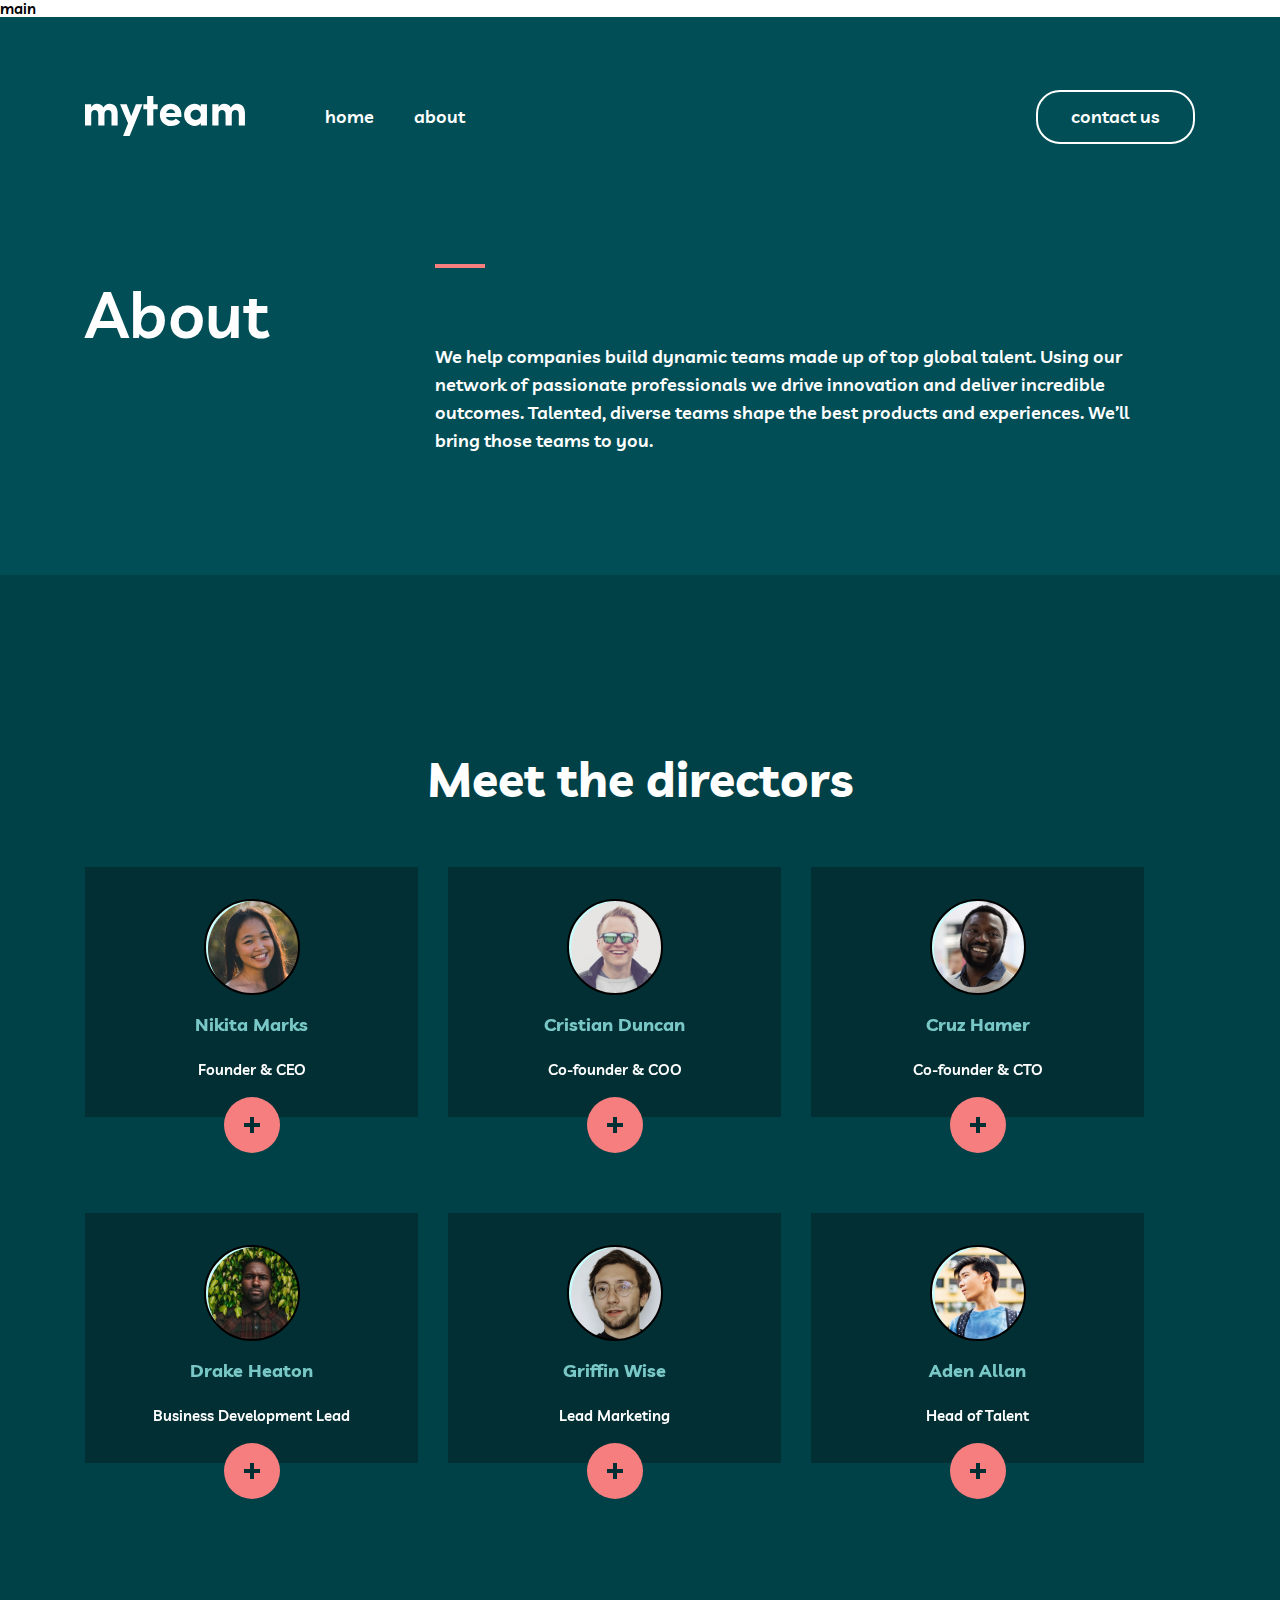
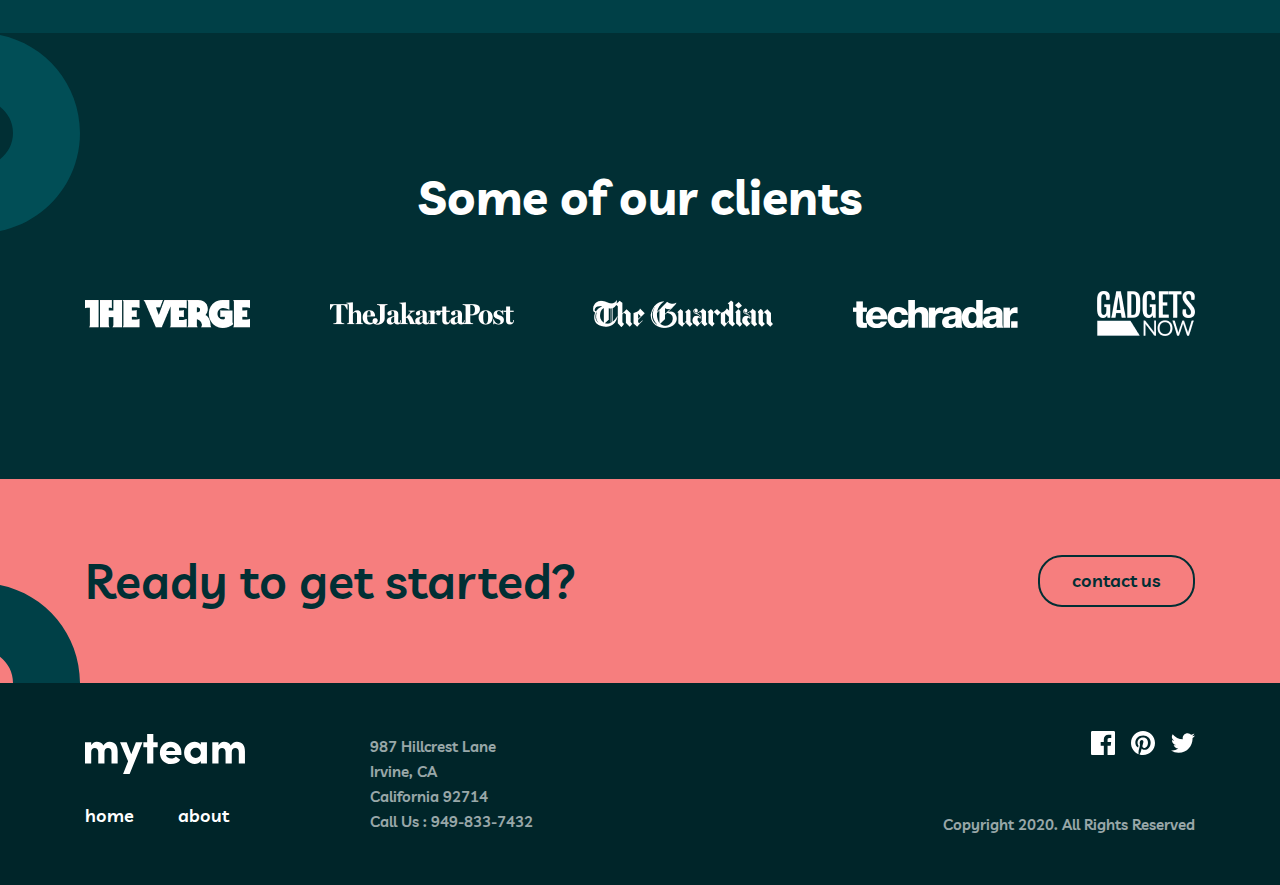
==== commit 86c981c2: "Merge branch 'main' into main" ====
--- a/about.html
+++ b/about.html
@@ -2,6 +2,7 @@
 <html lang="en">
 
 <head>
+ main
   <meta charset="UTF-8">
   <meta http-equiv="X-UA-Compatible" content="IE=edge">
   <meta name="viewport" content="width=device-width, initial-scale=1.0">
@@ -9,26 +10,65 @@
   <link rel="stylesheet" href="./css/normalize.css">
   <link rel="stylesheet" href="./css/main.css">
   <!-- <link rel="stylesheet" href="./css/main.min.css"> -->
+
 </head>
 
 <body>
-
-
-  <!-- Site header start -->
-  <header class="site-header">
-    <!-- Your header code here -->
-  </header>
-  <!-- Site header finish -->
-
-  <!-- Site main start -->
-
-  <main class="site-main">
-
-    <!-- Hero section start -->
-    <section class="hero">
-      <!-- Your hero section code here -->
-    </section>
-    <!-- Hero section finish -->
+    
+    <header class="site-header">
+        <!-- Your header code here -->
+        <div class="container">
+            <div class="site-header__wrapper d-flex">
+                <div class="site-header__inner d-flex">
+                    <a class="site-logo" href="./index.html"><img class="site-logo__img" width="160" height="40" src="./photos/myteam.svg" alt="Myteam's logo"></a>
+                    
+                    <!-- site navigation start -->
+                    <nav class="navigation">
+                        <ul class="navigation__list d-flex">
+                            <li class="navigation__item">
+                                <a class="navigation__link" href="./index.html">home</a>
+                            </li>
+                            <li class="navigation__item">
+                                <a class="navigation__link" id="2" href="./about.html">about</a>
+                            </li>
+                        </ul>
+                    </nav>
+                </div>
+                <!-- site navigation end -->
+                <a class="contact-link btn" href="#">contact us</a>
+            </div>
+        </div>
+    </header>
+
+    <!-- Site main start -->
+    
+    <main class="site-main">
+        
+        <!-- Intro section start -->
+
+         <section class="intro">
+            <div class="container">
+                <div class="intro__box">
+                    <div class="intro__box left">
+                        <h1 class="left__heading">
+                            About
+                        </h1>
+                    </div>
+                    <div class="intro__box right">
+                        <p class="right__text">
+                            We help companies build dynamic teams made up of top global talent. Using our network of passionate professionals we drive innovation and deliver incredible outcomes. Talented, diverse teams shape the best products and experiences. We’ll bring those teams to you.
+                        </p>
+                    </div>
+                    
+                </div>
+              </div>
+        </section>
+
+        <!-- Intro section finish -->
+
+
+        <!-- FOUNDERS SECTION START -->
+
 
     <!-- staff section start -->
     <section class="staff">
@@ -201,17 +241,126 @@
 
   </main>
 
-  <!-- Site main finish -->
-
-  <!-- Site footer start -->
-
-  <footer class="site-footer">
-    <!-- Your footer code here -->
-  </footer>
+
+        <!-- FOUNDERS SECTION FINISH -->
+
+
 
   <!-- Site footer finish -->
 
-  <script src="./script/script.js"></script>
+  
+
+        <!-- Clients section start -->
+
+        <section class="clients">
+            <div class="container">
+                <div class="clients__box">
+                    <h2 class="clients__heading">
+                        Some of our clients
+                    </h2>
+                    <ul class="clients__list">
+                        <li class="clients__item">
+                            <a href="#" class="clients__link">
+                                <img src="./photos/verge.png" alt="Verge logo" srcset="./photos/verge.png 1x, ./photos/verge@2x.png 2x">
+                            </a>
+                        </li>
+                        <li class="clients__item">
+                            <a href="#" class="clients__link">
+                                <img src="./photos/jakarta.png" alt="Verge logo" srcset="./photos/jakarta.png 1x, ./photos/jakarta@2x.png 2x">
+                            </a>
+                        </li>
+                        <li class="clients__item">
+                            <a href="#" class="clients__link">
+                                <img src="./photos/Object.png" alt="Verge logo" srcset="./photos/Object.png 1x, ./photos/Object@2x.png 2x">
+                            </a>
+                        </li>
+                        <li class="clients__item">
+                            <a href="#" class="clients__link">
+                                <img src="./photos/techradar.png" alt="Verge logo" srcset="./photos/techradar.png 1x, ./photos/techradar@2x.png 2x">
+                            </a>
+                        </li>
+                        <li class="clients__item">
+                            <a href="#" class="clients__link">
+                                <img src="./photos/gadgets-now.png" alt="Verge logo" srcset="./photos/gadgets-now.png 1x, ./photos/gadgets-now@2x.png 2x">
+                            </a>
+                        </li>
+                    </ul>
+                </div>
+            </div>
+        </section>
+
+        <!-- Clients section finish -->
+
+        <!-- ARTICLE START -->
+
+        <article class="site-article">
+            <div class="container">
+                <div class="site-article__box">
+                    <h2 class="site-article__heading">
+                        Ready to get started?
+                    </h2>
+                    <a href="#" class="site-article__link">
+                        contact us
+                    </a>
+                </div>
+            </div>
+        </article>
+
+        <!-- ARTICLE FINISH -->
+
+    </main>
+    
+    <!-- Site main finish -->
+    
+    <!-- Site footer start -->
+    
+    <footer class="site-footer">
+        <!-- Your footer code here -->
+        <div class="container">
+            <div class="site-footer__box parent-box">
+                <div class="parent-box__left">
+                    <div class="parent-box__child parent-box__child--left footer">
+                        <img src="./photos/myteam.svg" alt="My team logo">
+                        <div class="footer__box">
+                            <a href="./index.html" class="site-link">
+                                home
+                            </a>
+                            <a href="#" id="2" class="site-link">
+                                about
+                            </a>
+                        </div>
+                    </div>
+                    <p class="parent-box__text">
+                        987  Hillcrest Lane <br> Irvine, CA <br> California 92714 <br> Call Us : 949-833-7432
+                    </p>
+                </div>
+                <div class="parent-box__child parent-box__child--right footer">
+                    <ul class="footer__list">
+                        <li class="footer__item">
+                            <a href="#" class="footer__link">
+                                <svg width="24" height="24" fill="currentColor" class="svg" xmlns="http://www.w3.org/2000/svg"><path d="M22.675 0H1.325C.593 0 0 .593 0 1.325v21.351C0 23.407.593 24 1.325 24H12.82v-9.294H9.692v-3.622h3.128V8.413c0-3.1 1.893-4.788 4.659-4.788 1.325 0 2.463.099 2.795.143v3.24l-1.918.001c-1.504 0-1.795.715-1.795 1.763v2.313h3.587l-.467 3.622h-3.12V24h6.116c.73 0 1.323-.593 1.323-1.325V1.325C24 .593 23.407 0 22.675 0Z" fill=""/></svg>
+                            </a>
+                        </li>
+                        <li class="footer__item">
+                            <a href="#" class="footer__link">
+                                <svg width="24" height="24" fill="currentColor" class="svg" xmlns="http://www.w3.org/2000/svg"><path d="M12 0C5.373 0 0 5.372 0 12c0 5.084 3.163 9.426 7.627 11.174-.105-.949-.2-2.405.042-3.441.218-.937 1.407-5.965 1.407-5.965s-.359-.719-.359-1.782c0-1.668.967-2.914 2.171-2.914 1.023 0 1.518.769 1.518 1.69 0 1.029-.655 2.568-.994 3.995-.283 1.194.599 2.169 1.777 2.169 2.133 0 3.772-2.249 3.772-5.495 0-2.873-2.064-4.882-5.012-4.882-3.414 0-5.418 2.561-5.418 5.207 0 1.031.397 2.138.893 2.738a.36.36 0 0 1 .083.345l-.333 1.36c-.053.22-.174.267-.402.161-1.499-.698-2.436-2.889-2.436-4.649 0-3.785 2.75-7.262 7.929-7.262 4.163 0 7.398 2.967 7.398 6.931 0 4.136-2.607 7.464-6.227 7.464-1.216 0-2.359-.631-2.75-1.378l-.748 2.853c-.271 1.043-1.002 2.35-1.492 3.146C9.57 23.812 10.763 24 12 24c6.627 0 12-5.373 12-12 0-6.628-5.373-12-12-12Z" fill=""/></svg>                            
+                            </a>
+                        </li>
+                        <li class="footer__item">
+                            <a href="#" class="footer__link">
+                                <svg width="24" height="20" fill="currentColor" class="svg" xmlns="http://www.w3.org/2000/svg"><path d="M24 2.557a9.83 9.83 0 0 1-2.828.775A4.932 4.932 0 0 0 23.337.608a9.864 9.864 0 0 1-3.127 1.195A4.916 4.916 0 0 0 16.616.248c-3.179 0-5.515 2.966-4.797 6.045A13.978 13.978 0 0 1 1.671 1.149a4.93 4.93 0 0 0 1.523 6.574 4.903 4.903 0 0 1-2.229-.616c-.054 2.281 1.581 4.415 3.949 4.89a4.935 4.935 0 0 1-2.224.084 4.928 4.928 0 0 0 4.6 3.419A9.9 9.9 0 0 1 0 17.54a13.94 13.94 0 0 0 7.548 2.212c9.142 0 14.307-7.721 13.995-14.646A10.025 10.025 0 0 0 24 2.557Z" fill=""/></svg>
+                            </a>
+                        </li>
+                    </ul>
+                    <p class="footer__text">
+                        Copyright 2020. All Rights Reserved
+                    </p>
+                </div>
+            </div>
+        </div>
+    </footer>
+    <!-- Site footer finish -->
+<script src="./script/script.js"></script>
 </body>
 
 </html>--- a/css/main.css
+++ b/css/main.css
@@ -23,6 +23,7 @@
       --main-bg-color002529 : #002529;
       --main-font-weight : 600;
       /* --main-line-height : 1.5; */
+
 }
 
 /* GENERAL */
@@ -324,6 +325,293 @@
 }
 
 /*******************************
+
+  } */
+  
+  /* GENERAL */
+  
+  *,
+  *::before,
+  *::after {
+    box-sizing: inherit;
+  }
+  
+  
+  html {
+    height: 100%;
+    box-sizing: border-box;
+  }
+  
+  ul {
+    margin: 0;
+    padding-left: 0;
+    list-style: none;
+  }
+  
+  a {
+    text-decoration: none;
+  }
+  
+  img {
+    display: block;
+    height: auto;
+  }
+  
+  body {
+    display: flex;
+    flex-direction: column;
+    height: 100%;
+    margin: 0;
+    padding: 0;
+    font-family: "Livvic", "Arial", sans-serif;
+    /* font-size: 16px; */
+    font-weight: 500;
+    /* line-height: var(--main-line-height); */}
+  html{
+      height: 100%;
+      box-sizing: border-box;
+      scroll-behavior: smooth;
+  }
+  
+  img{
+      display: block;
+      height: auto;
+  }
+  
+  body{
+      display: flex;
+      flex-direction: column;
+      height: 100%;
+      margin: 0;
+      padding: 0;
+      font-family: "Livvic", "Arial", sans-serif;
+      font-size: 15px;
+      font-weight: 600;
+      overflow-x: hidden;
+      /* line-height: var(--main-line-height); */
+  }
+  p{
+      margin: 0;
+  }
+  ul{
+      margin: 0;
+      padding: 0;
+      list-style: none;
+  }
+  a{
+      text-decoration: none;
+  }
+  li{
+      margin: 0;
+      padding: 0;
+  }
+  img{
+      display: inline-block;
+  }
+  image{
+      display: inline-block;
+  
+  }
+  svg{
+    display: inline-block;
+  }
+  /* default button styling */
+  .btn {
+    padding: 11px 33px;
+    font-weight: 600;
+    font-size: 18px;
+    line-height: 28px;
+    text-align: center;
+    background-color: none;
+    border-radius: 24px;
+  }
+  /* a custom class for texts with red color */
+  
+  .text-danger {
+    color: var(--main-bg-colorf67e7e);
+  }
+  
+  /* a custom class for display:flex */
+  
+  .d-flex {
+    display: flex;
+  }
+  
+  /* VISUALLY-HIDDEN */
+  
+  .visually-hidden {
+      position: absolute;
+      width: 1px;
+      height: 1px;
+      margin: -1px;
+      padding: 0;
+      border: 0;
+      white-space: nowrap;
+      clip-path: inset(100%);
+      clip: rect(0 0 0 0);
+      overflow: hidden;
+  }
+  
+  /* CONTAINER */
+  
+  .container {
+    max-width: 1150px;
+    margin-right: auto;
+    margin-left: auto;
+    padding-right: 20px;
+    padding-left: 20px;
+  }
+  /* STICKY-FOOTER */
+  
+  .site-main {
+    flex-grow: 1;
+  }
+  
+  /* livvic-600 - latin */
+  @font-face {
+    font-family: "Livvic";
+    font-style: normal;
+    font-weight: 600;
+    src:
+      url("../fonts/livvic-v13-latin-600.woff2") format("woff2"),
+      /* Chrome 26+, Opera 23+, Firefox 39+ */
+      url("../fonts/livvic-v13-latin-600.woff") format("woff");
+    /* Chrome 6+, Firefox 3.6+, IE 9+, Safari 5.1+ */
+  }
+  
+  /* livvic-700 - latin */
+  @font-face {
+    font-family: "Livvic";
+    font-style: normal;
+    font-weight: 700;
+    src:
+      url("../fonts/livvic-v13-latin-700.woff2") format("woff2"),
+      /* Chrome 26+, Opera 23+, Firefox 39+ */
+      url("../fonts/livvic-v13-latin-700.woff") format("woff");
+    /* Chrome 6+, Firefox 3.6+, IE 9+, Safari 5.1+ */
+  }
+  
+  /*******************************
+      HEADER START
+  ********************************/
+  
+  .site-header {
+    padding: 73px 0;
+    background-color: var(--main-bg-color014E56);
+  }
+  
+  .site-header__wrapper {
+    justify-content: space-between;
+    align-items: center;
+  }
+  
+  .site-header__inner {
+    align-items: center;
+    gap: 80px;
+  }
+  
+  .navigation__list {
+    gap: 40px;
+  }
+  
+  .navigation__link {
+    font-weight: 600;
+    font-size: 18px;
+    line-height: 28px;
+    color: var(--main-bg-colorfff);
+  }
+  .navigation__link:hover{
+    color: #F67E7E;
+  }
+  .site-header .contact-link {
+    color: var(--main-bg-colorfff);
+    border: 2px solid var(--main-bg-colorfff);
+  }
+  .site-header .contact-link:hover{
+    background-color: #FFFFFF;
+    border: 2px solid #FFFFFF;
+    border-radius: 24px;
+        color: #002529;
+      
+  }
+  .site-header .contact-link:active {
+    background-color: var(--main-bg-colorfff);
+    color: var(--main-bg-color000);
+  }
+  
+  /*******************************
+      SITE HERO START
+  ********************************/
+  
+  .hero {
+    position: relative;
+    padding-top: 53px;
+    padding-bottom: 250px;
+    background-color: var(--main-bg-color014E56);
+  }
+  
+  .hero::before {
+    content: "";
+    position: absolute;
+    left: calc(50% - 760px);
+    width: 200px;
+    height: 200px;
+    background-image: url("../photos/top-lef-curcle.svg");
+    background-size: contain;
+    background-repeat: no-repeat;
+  }
+  
+  .hero::after {
+    content: "";
+    position: absolute;
+    top: 80.9%;
+    left: calc(50% + 250px);
+    bottom: 0;
+    width: 358px;
+    height: 200px;
+    background-image: url("../photos/top-curcle.svg");
+    background-size: contain;
+    background-repeat: no-repeat;
+  }
+  
+  .hero__wrapper {
+    align-items: center;
+    gap: 30px;
+  }
+  
+  .hero__title {
+    margin: 0;
+    font-weight: 700;
+    font-size: 100px;
+    line-height: 100px;
+    color: var(--main-bg-colorfff);
+  }
+  
+  .hero__outer {
+    position: relative;
+    width: min(445px, 50%);
+    padding-top: 79px;
+  }
+  
+  .hero__outer::before {
+    content: "";
+    position: absolute;
+    top: 0;
+    width: 50px;
+    height: 4px;
+    background-color: var(--main-bg-color79C8C7);
+  }
+  
+  .hero__text {
+    margin: 0;
+    font-weight: 600;
+    font-size: 18px;
+    line-height: 28px;
+    color: #FFFFFF;
+  }
+  
+  /*******************************
+
       STORIES START
   ********************************/
 
@@ -719,6 +1007,7 @@
   }
   .footer__logo {
   } */
+
 .footer__text {
   font-size: 15px;
   line-height: 25px;
@@ -915,4 +1204,117 @@
   -ms-transform: rotate(45deg);
   -o-transform: rotate(45deg);
   background-color: var(--main-bg-color79C8C7);
-}+}
+
+  .footer__text {
+      font-size: 15px;
+      line-height: 25px;
+      text-align: right;
+      color: var(--main-bg-colorfff);
+      mix-blend-mode: normal;
+      opacity: 0.6;
+  }
+  .svg{
+      color: var(--main-bg-colorfff);
+  }
+  .svg:hover{
+      color: #f67e7e;
+  }
+
+
+
+/* ABOUT-PAGE INTRO-SECTION */
+
+.intro {
+  position: relative;
+  padding: 47px 0 120px 0;
+  justify-content: space-between;
+  background: var(--main-bg-color014E56);
+}
+.intro::after{
+  content: "";
+  position: absolute;
+  left: calc(50% + 660px);
+  bottom: 0;
+  width: 100px;
+  height: 200px;
+  background-image: url("../photos/curcle-half.svg");
+  background-size: contain;
+  background-repeat: no-repeat;
+}
+.intro__box {
+  display: flex;
+}
+.left {
+  width: 350px;
+}
+.left__heading {
+margin: 0;
+font-weight: var(--main-font-weight);
+font-size: 64px;
+line-height: 100px;
+color: var(--main-bg-colorfff);
+}
+.right {
+  position: relative;
+  width: 730px;
+  padding-top: 79px;
+}
+.right::before{
+  content: "";
+  position: absolute;
+  top: 0;
+  width: 50px;
+  height: 4px;
+  background-color: var(--main-bg-colorf67e7e)
+}
+.right__minibox {
+  display: block;
+  margin-bottom: 40px;
+  width: 50px;
+  height: 4px;
+  background: #F67E7E;
+}
+.right__text {
+  font-size: 18px;
+  line-height: 28px;
+  color: var(--main-bg-colorfff);
+}
+
+/* START CLIENTS SECTION */
+
+.clients {
+  position: relative;
+  padding: 140px 0;
+  background-color: var(--main-bg-color012F34);
+}
+.clients::before{
+  position: absolute;
+  top: 0;
+  left: calc(50% - 760px);
+  display: inline-block;
+  content: "";
+  width: 200px;
+  height: 200px;
+  background-repeat: no-repeat;
+  background-image: url("../photos/curcle.svg");
+}
+.clients__heading {
+margin: 0;
+margin-bottom: 70px;
+font-weight: 700;
+font-size: 48px;
+line-height: 48px;
+text-align: center;
+color: var(--main-bg-colorfff);
+}
+.clients__list {
+  display: flex;
+  align-items: center;
+  justify-content: space-between;
+}
+/* .clients__item {
+}
+.clients__link {
+} */
+
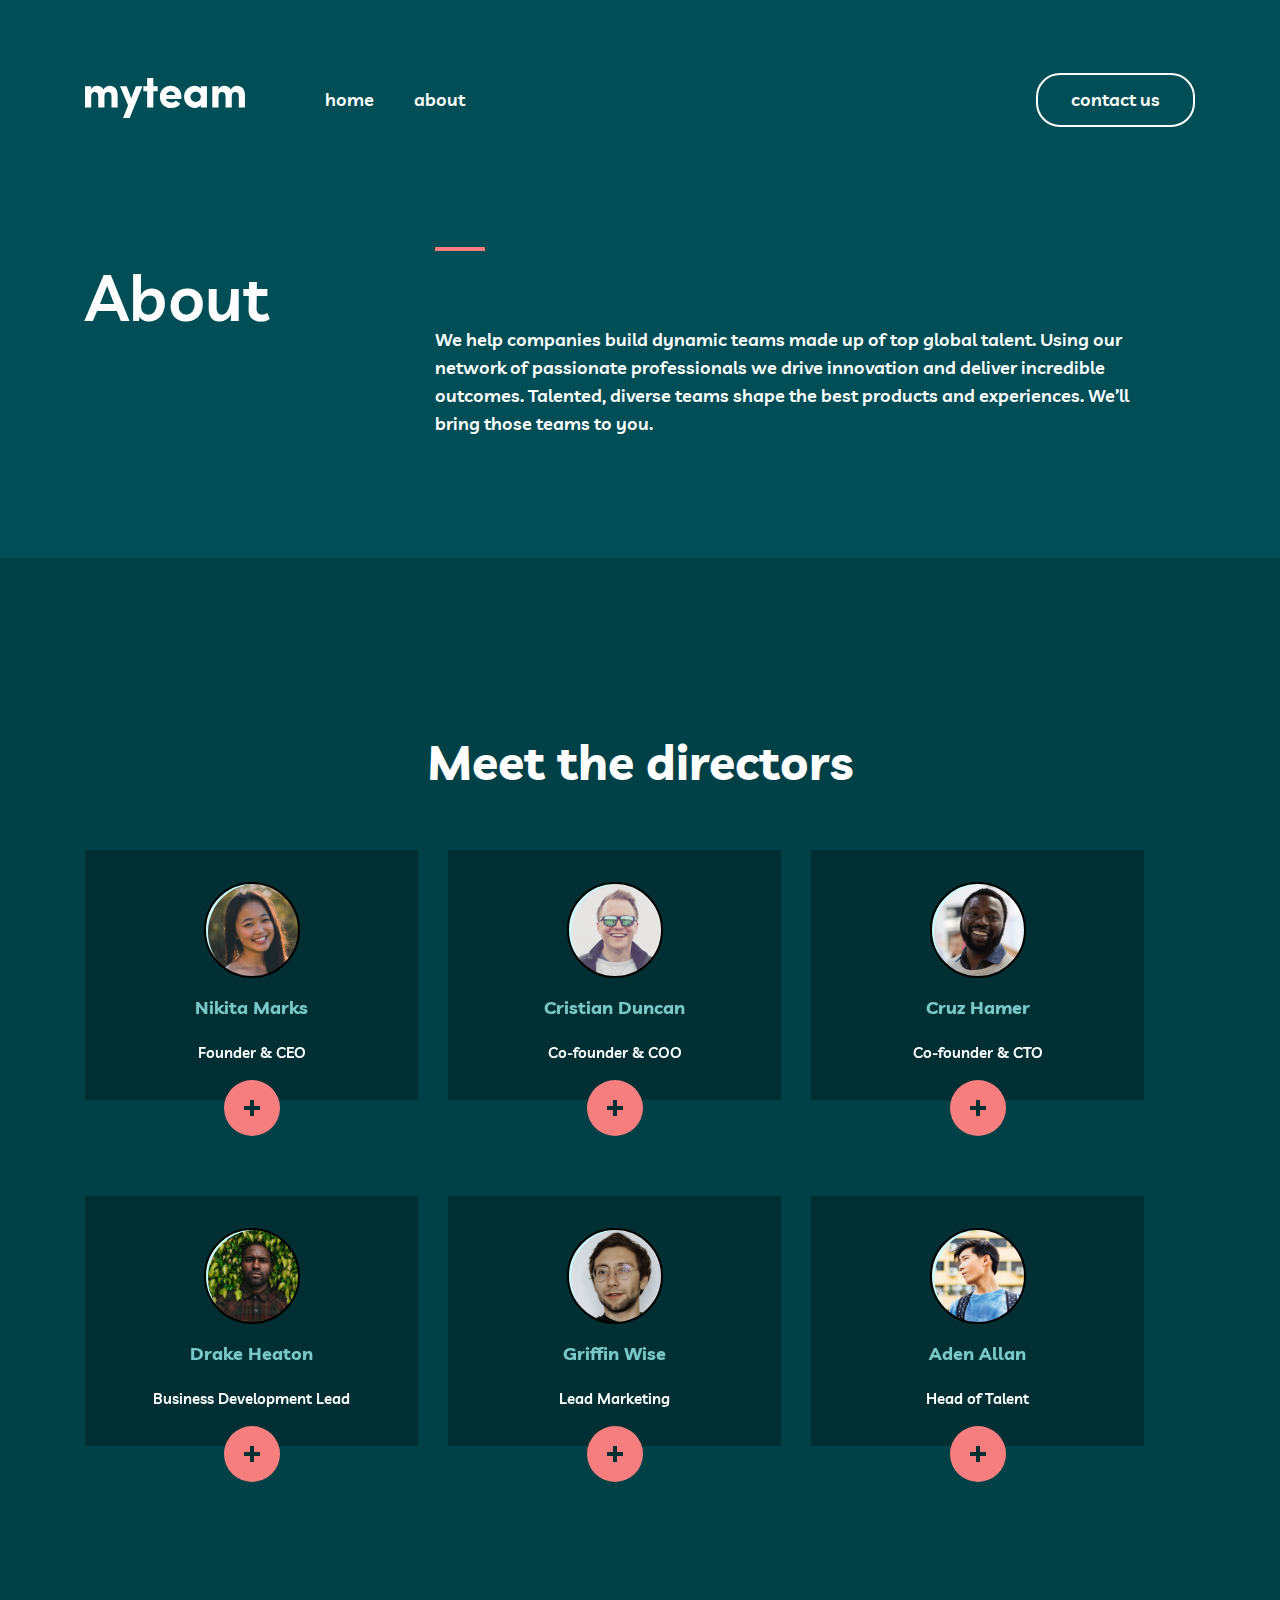
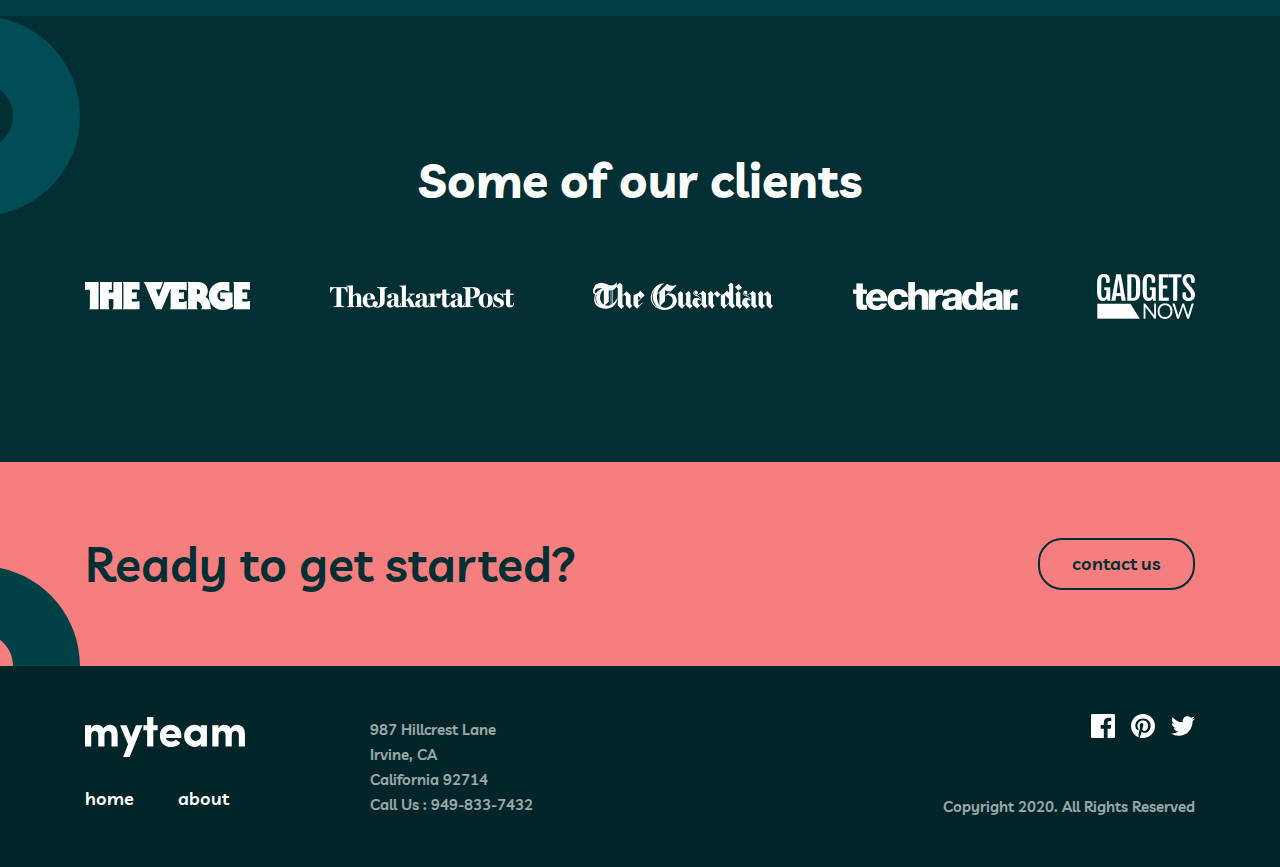
==== commit d1a533d8: "Add staff section" ====
--- a/about.html
+++ b/about.html
@@ -2,7 +2,6 @@
 <html lang="en">
 
 <head>
- main
   <meta charset="UTF-8">
   <meta http-equiv="X-UA-Compatible" content="IE=edge">
   <meta name="viewport" content="width=device-width, initial-scale=1.0">
@@ -14,7 +13,6 @@
 </head>
 
 <body>
-    
     <header class="site-header">
         <!-- Your header code here -->
         <div class="container">
@@ -23,6 +21,7 @@
                     <a class="site-logo" href="./index.html"><img class="site-logo__img" width="160" height="40" src="./photos/myteam.svg" alt="Myteam's logo"></a>
                     
                     <!-- site navigation start -->
+
                     <nav class="navigation">
                         <ul class="navigation__list d-flex">
                             <li class="navigation__item">
@@ -33,8 +32,10 @@
                             </li>
                         </ul>
                     </nav>
-                </div>
-                <!-- site navigation end -->
+
+                    <!-- site navigation end -->
+
+                </div>
                 <a class="contact-link btn" href="#">contact us</a>
             </div>
         </div>
@@ -66,11 +67,8 @@
 
         <!-- Intro section finish -->
 
-
-        <!-- FOUNDERS SECTION START -->
-
-
-    <!-- staff section start -->
+        <!-- staff section start -->
+
     <section class="staff">
       <div class="container">
         <div class="staff__wrapper">
@@ -237,18 +235,8 @@
         </div>
       </div>
     </section>
-    <!-- staff section start -->
-
-  </main>
-
-
-        <!-- FOUNDERS SECTION FINISH -->
-
-
-
-  <!-- Site footer finish -->
-
-  
+
+    <!-- staff section finish -->
 
         <!-- Clients section start -->
 
@@ -308,9 +296,9 @@
 
         <!-- ARTICLE FINISH -->
 
-    </main>
-    
-    <!-- Site main finish -->
+        <!-- Site main finish -->
+  </main>
+
     
     <!-- Site footer start -->
     
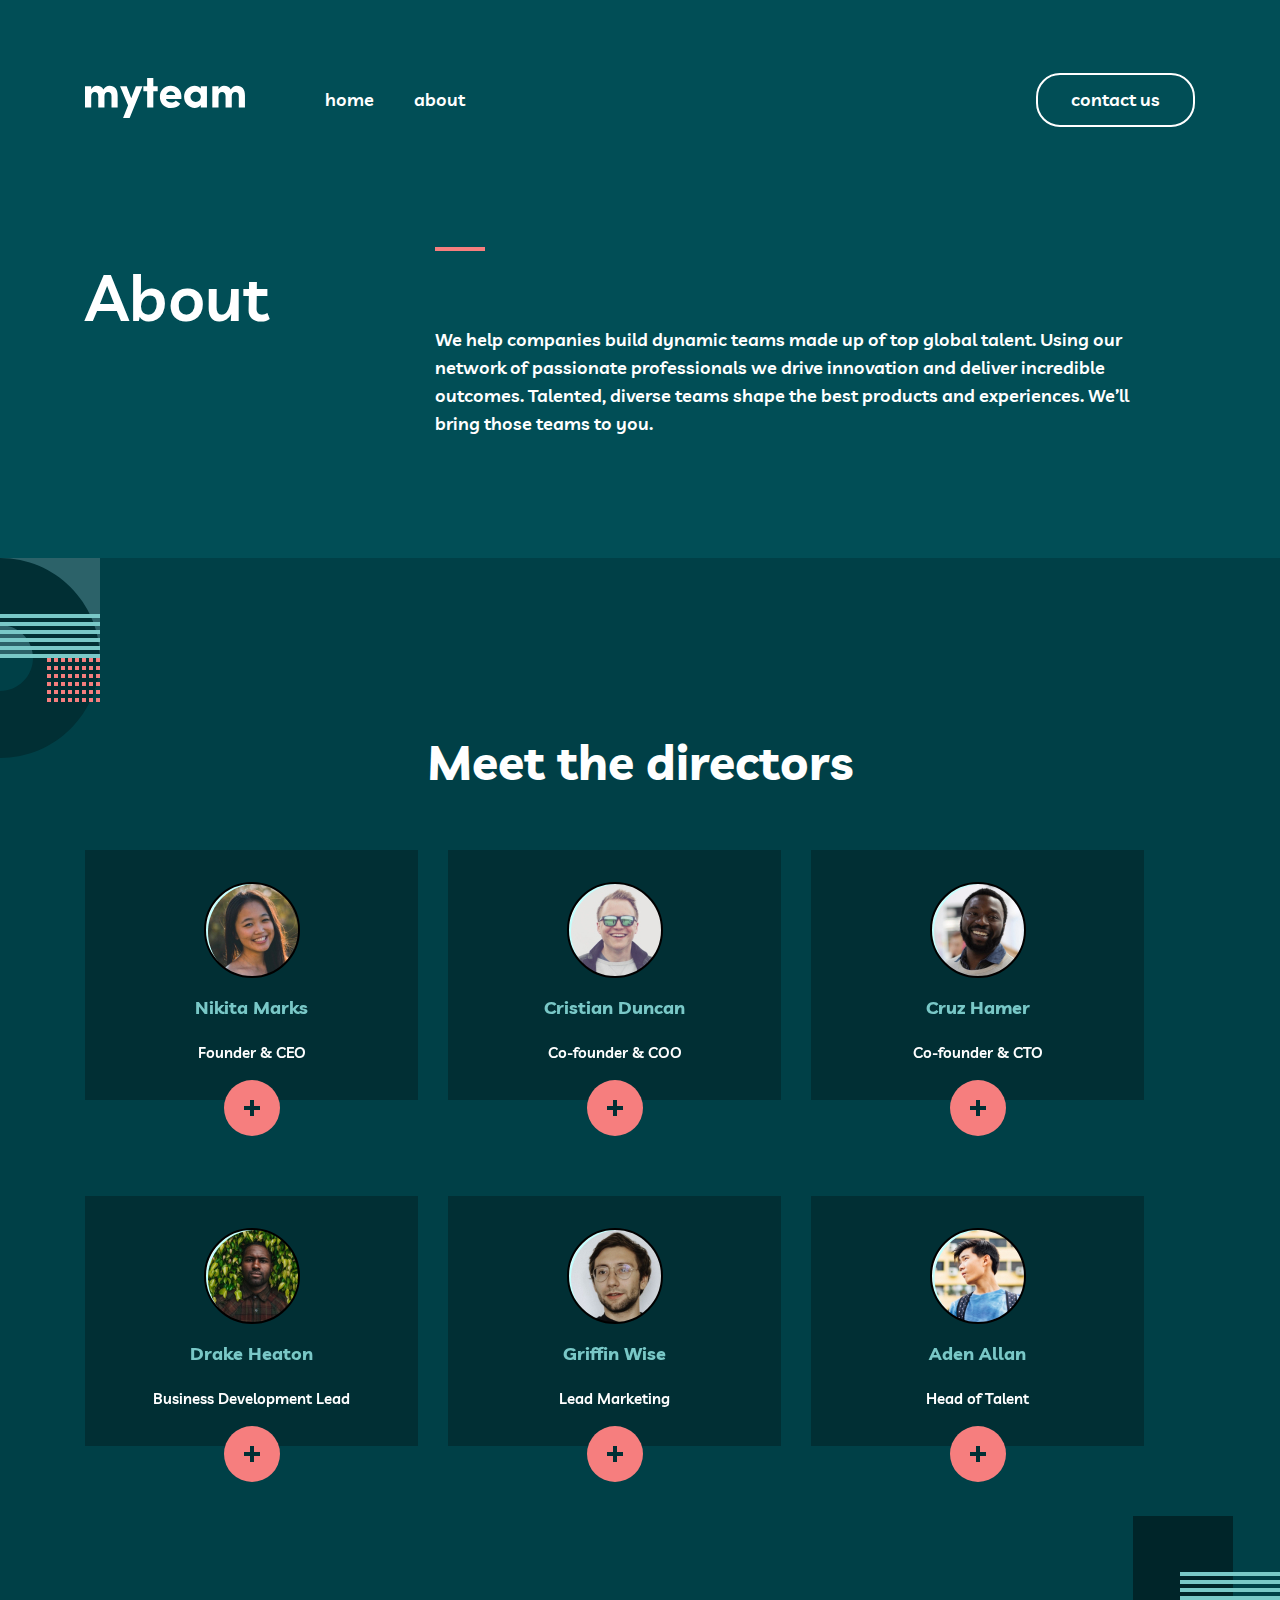
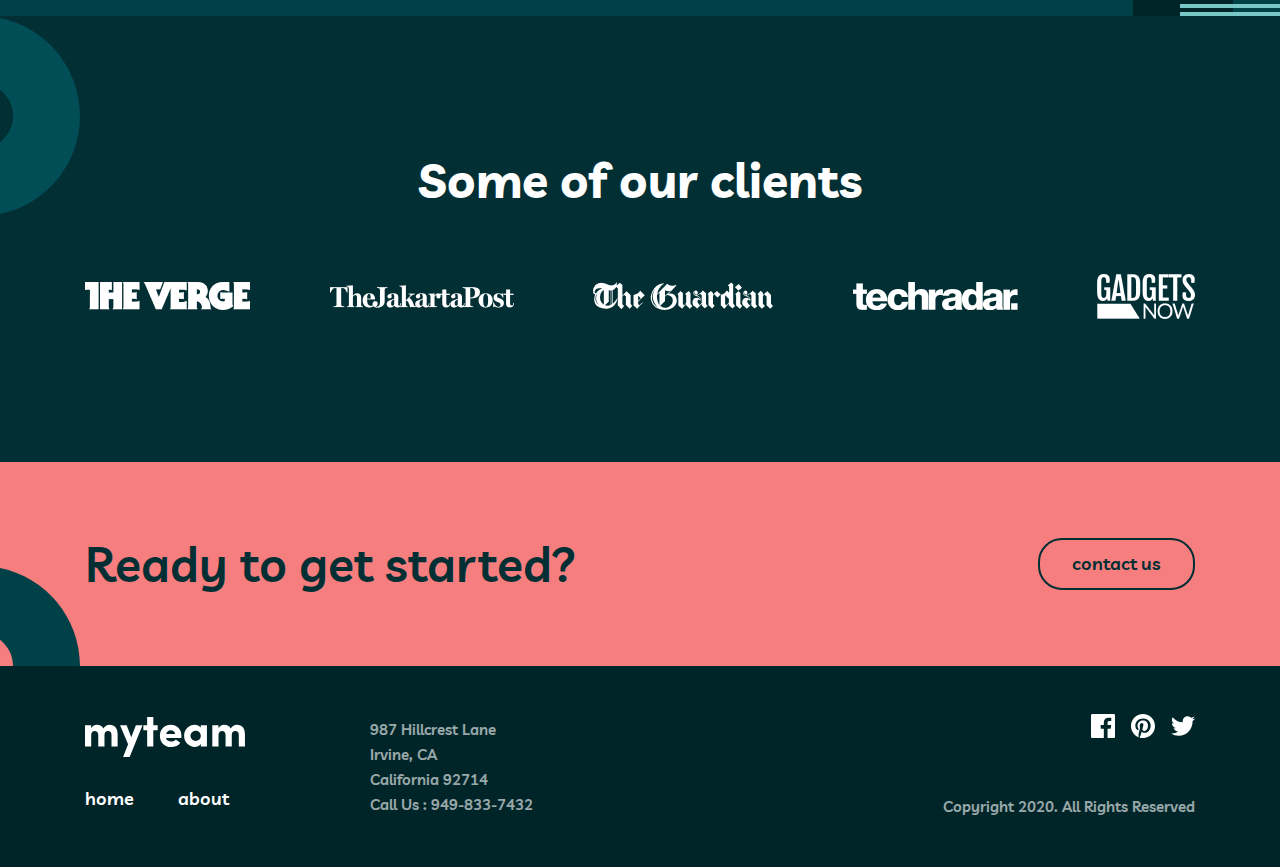
==== commit 7eac2965: "Add section" ====
--- a/about.html
+++ b/about.html
@@ -36,7 +36,7 @@
                     <!-- site navigation end -->
 
                 </div>
-                <a class="contact-link btn" href="#">contact us</a>
+                <a class="contact-link btn" href="./contact.html">contact us</a>
             </div>
         </div>
     </header>
@@ -287,7 +287,7 @@
                     <h2 class="site-article__heading">
                         Ready to get started?
                     </h2>
-                    <a href="#" class="site-article__link">
+                    <a href="./contact.html" class="site-article__link">
                         contact us
                     </a>
                 </div>
--- a/css/main.css
+++ b/css/main.css
@@ -259,7 +259,7 @@
 
 .hero {
   position: relative;
-  padding-top: 53px;
+  padding-top: 47px;
   padding-bottom: 250px;
   background-color: var(--main-bg-color014E56);
 }
@@ -810,11 +810,11 @@
   color: var(--main-bg-colorfff);
 }
 
-.build__list {
+.site__list {
   position: relative;
 }
 
-.build__list::after {
+.site__list--after::after {
   position: absolute;
   top: calc(50% + 69px);
   left: calc(50% + 374.9px);
@@ -826,14 +826,14 @@
   background-image: url("../photos/build-img.svg");
 }
 
-.build__item {
+.site__item {
   display: flex;
   width: 540px;
   margin-bottom: 32px;
   justify-content: space-between;
 }
 
-.build__item::before {
+.site__item::before {
   display: inline-block;
   content: "";
   width: 72px;
@@ -843,24 +843,21 @@
 
 }
 
-.build__item--Experienced::before {
+.site__item--Experienced::before {
   background-image: url("../photos/curcle-boy.svg");
 }
 
-.build__item--Easy::before {
+.site__item--Easy::before {
   background-image: url("../photos/curcle-mech.svg");
 }
 
-.build__item--Enhanced {
+.site__item--Enhanced {
   margin-bottom: 0;
 }
 
-.build__item--Enhanced::before {
+.site__item--Enhanced::before {
   background-image: url("../photos/curcle-target.svg");
 }
-
-/* .item {
-  } */
 .item__box {
   width: 445px;
 }
@@ -1034,12 +1031,29 @@
   ********************************/
 
 .staff {
+  position: relative;
   padding-top: 140px;
   padding-bottom: 170px;
   background-color: #004047;
 }
-
-
+.staff::before{
+  position: absolute;
+  top: 0;
+  width: 100px;
+  height: 200px;
+  content: "";
+  background-image: url("../photos/curcle-2-1.svg");
+}
+
+.staff::after{
+  position: absolute;
+  bottom: 0;
+  right: 0;
+  width: 147px;
+  height: 100px;
+  content: "";
+  background-image: url("../photos/kv-ab.svg");
+}
 .staff__wrapper{
   height: max-content;
 }
@@ -1313,8 +1327,160 @@
   align-items: center;
   justify-content: space-between;
 }
-/* .clients__item {
-}
-.clients__link {
+
+/* CONTACT PAGE START */
+.contact {
+  position: relative;
+  padding-top: 47px;
+  padding-bottom: 120px;
+  background-color: var(--main-bg-color014E56);
+}
+.contact::before{
+  position: absolute;
+  top: calc(50% - 275px);
+  content: "";
+  width: 100px;
+  height: 200px;
+  background-image: url("../photos/curcle-2-1.svg");
+}
+.contact::after{
+  position: absolute;
+  right: 0;
+  bottom: 0;
+  content: "";
+  width: 100px;
+  height: 225px;
+  background-image: url("../photos/contact-curcle-moon.svg");
+  background-repeat: no-repeat;
+}
+.contact__parent {
+  display: flex;
+  align-items: center;
+  justify-content: space-between;
+}
+/* .contact__child {
+}
+.child {
 } */
-
+.child__box {
+  margin-bottom: 32px;
+}
+.child__heading {
+  margin: 0;
+  margin-bottom: 16px;
+  font-weight: var(--main-font-weight);
+  font-size: 64px;
+  line-height: 100px;
+  color: var(--main-bg-colorfff);
+}
+.child__text {
+  font-weight: var(--main-font-weight);
+  font-size: 32px;
+  line-height: 48px;
+  color: var(--main-bg-colorf67e7e);
+}
+::placeholder:not(:focus){
+  font-size: 15px;
+  line-height: 25px;
+  letter-spacing: -0.115385px;
+  color: #FFFFFF;
+  mix-blend-mode: normal;
+  opacity: 0.6;
+}
+/* .site__list {
+}
+.site__item {
+}
+.site__item--Experienced {
+} */
+.item {
+  display: flex;
+  align-items: center;
+}
+.site__item--mb{
+  display: flex;
+  align-items: center;
+  margin-bottom: 8px;
+}
+.site__item--mb:nth-child(3){
+  margin-bottom: 0;
+}
+/* .item__box {
+}
+.item__heading {
+}
+.item__text {
+}
+.site__item--Easy {
+}
+.site__item--Enhanced {
+} */
+.contact__form {
+  width: 540px;
+}
+.contact__input {
+  margin-top: 17px;
+  margin-bottom: 8px;
+  font-size: 15px;
+  line-height: 25px;
+  letter-spacing: -0.115385px;
+  color: var(--main-bg-colorfff);
+  mix-blend-mode: normal;
+  padding: 0 81px 17px 13px;
+  size: 445px;
+  background-color: var(--main-bg-color014E56);
+  width: 540px;
+  border: none;
+  border-bottom: 1px solid var(--main-bg-colorfff);
+  outline: none;
+}
+.contact__input:focus{
+  font-size: 15px;
+  border-bottom: 1px solid var(--main-bg-color79C8C7);
+}
+.contact__input:not(:focus):not(:placeholder-shown):invalid{
+  color: #F67E7E;
+
+mix-blend-mode: normal;
+opacity: 0.6;
+}
+/* .contact__label{
+
+} */
+.contact__input--name {
+  margin-top: 0;
+}
+/* .contact__input--email {
+}
+.contact__input--company {
+}
+.contact__input--title {
+} */
+.contact__input--message {
+  padding: 0 0 58px 16px;
+}
+.contact__btn {
+  display: block;
+  padding: 10px 32px;
+  font-size: 18px;
+  line-height: 28px;
+  color: #004047;
+  background: var(--main-bg-colorfff);
+  border: 2px solid var(--main-bg-colorfff);
+  border-radius: 24px;
+}
+placeholder:invalid:not(:focus){
+  color: #F67E7E;
+  mix-blend-mode: normal;
+  opacity: 0.6;
+}
+.contact__minibox{
+  margin-bottom: 17px;
+  opacity: 0;
+  font-size: 10px;
+  line-height: 12px;
+  color: var(--main-bg-colorf67e7e);
+}
+input:not(:focus):not(:placeholder-shown):invalid ~ .contact__minibox{
+  opacity: 1;
+}